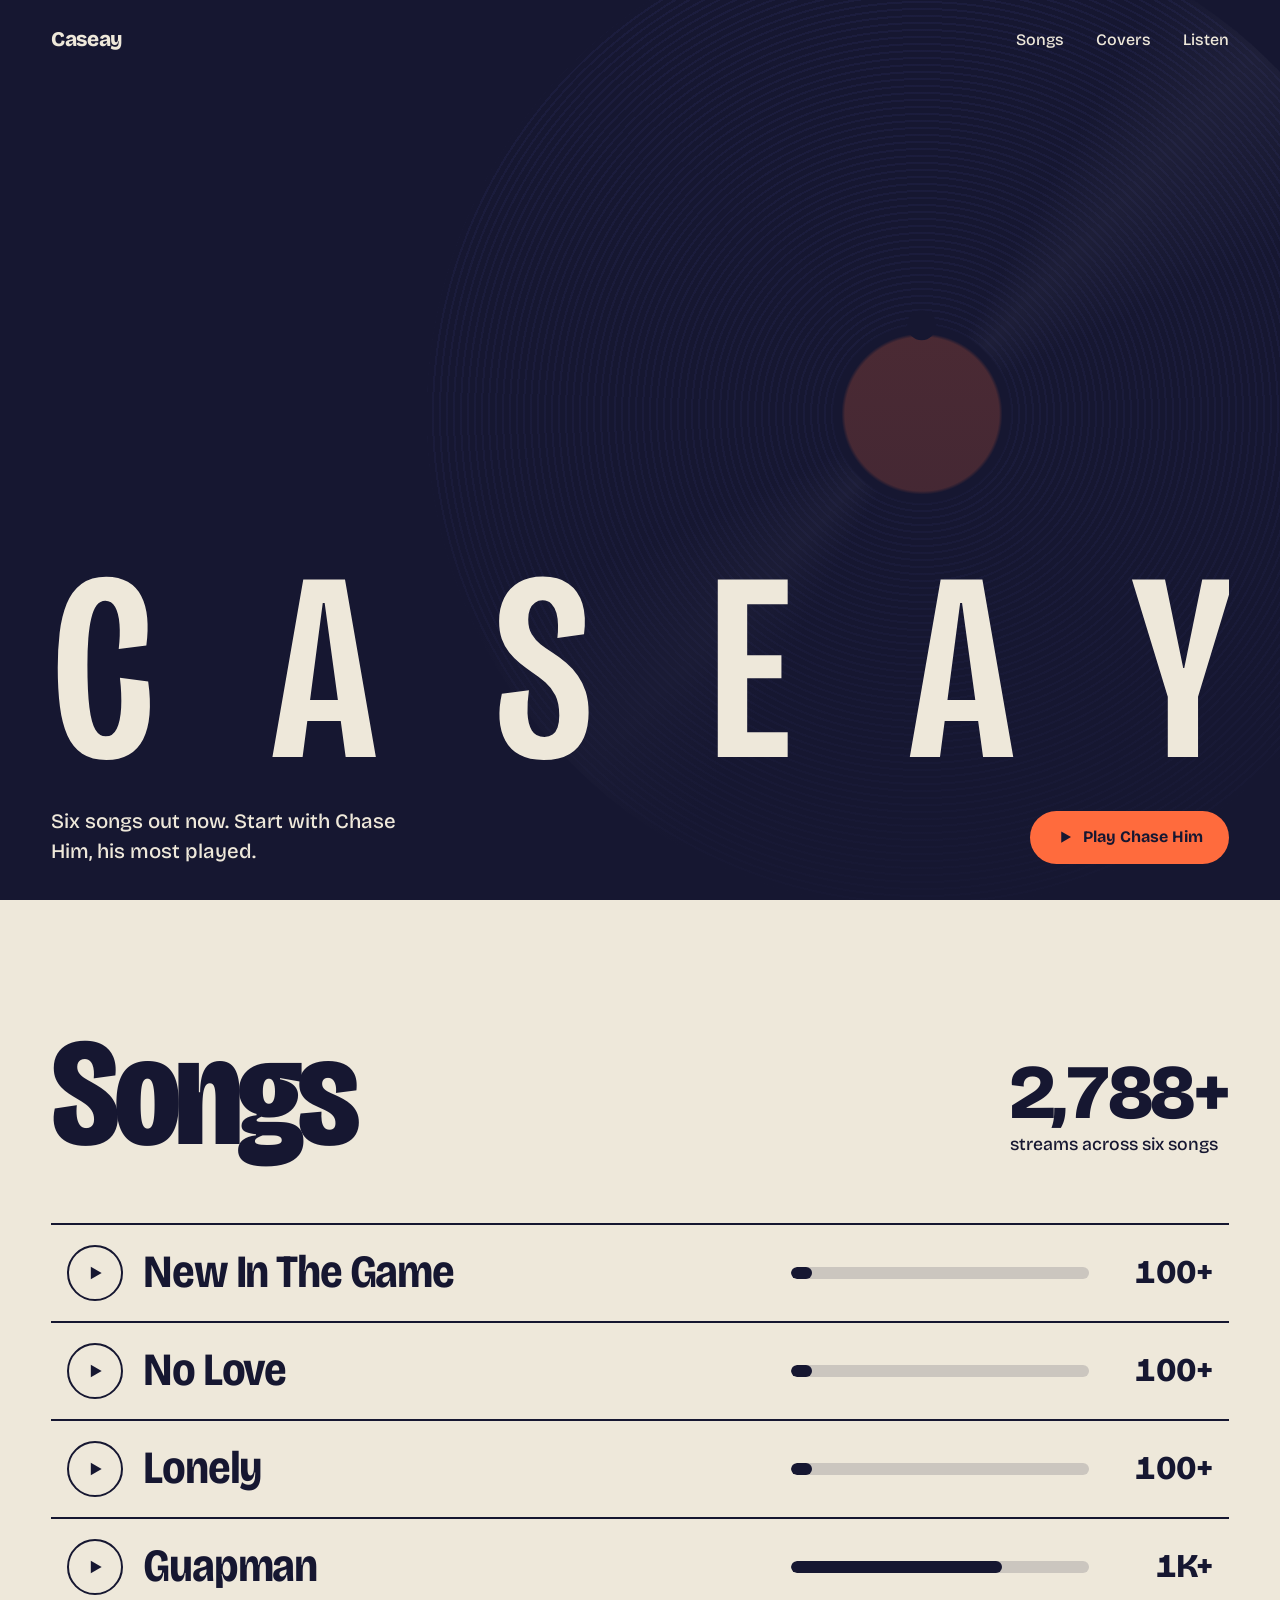
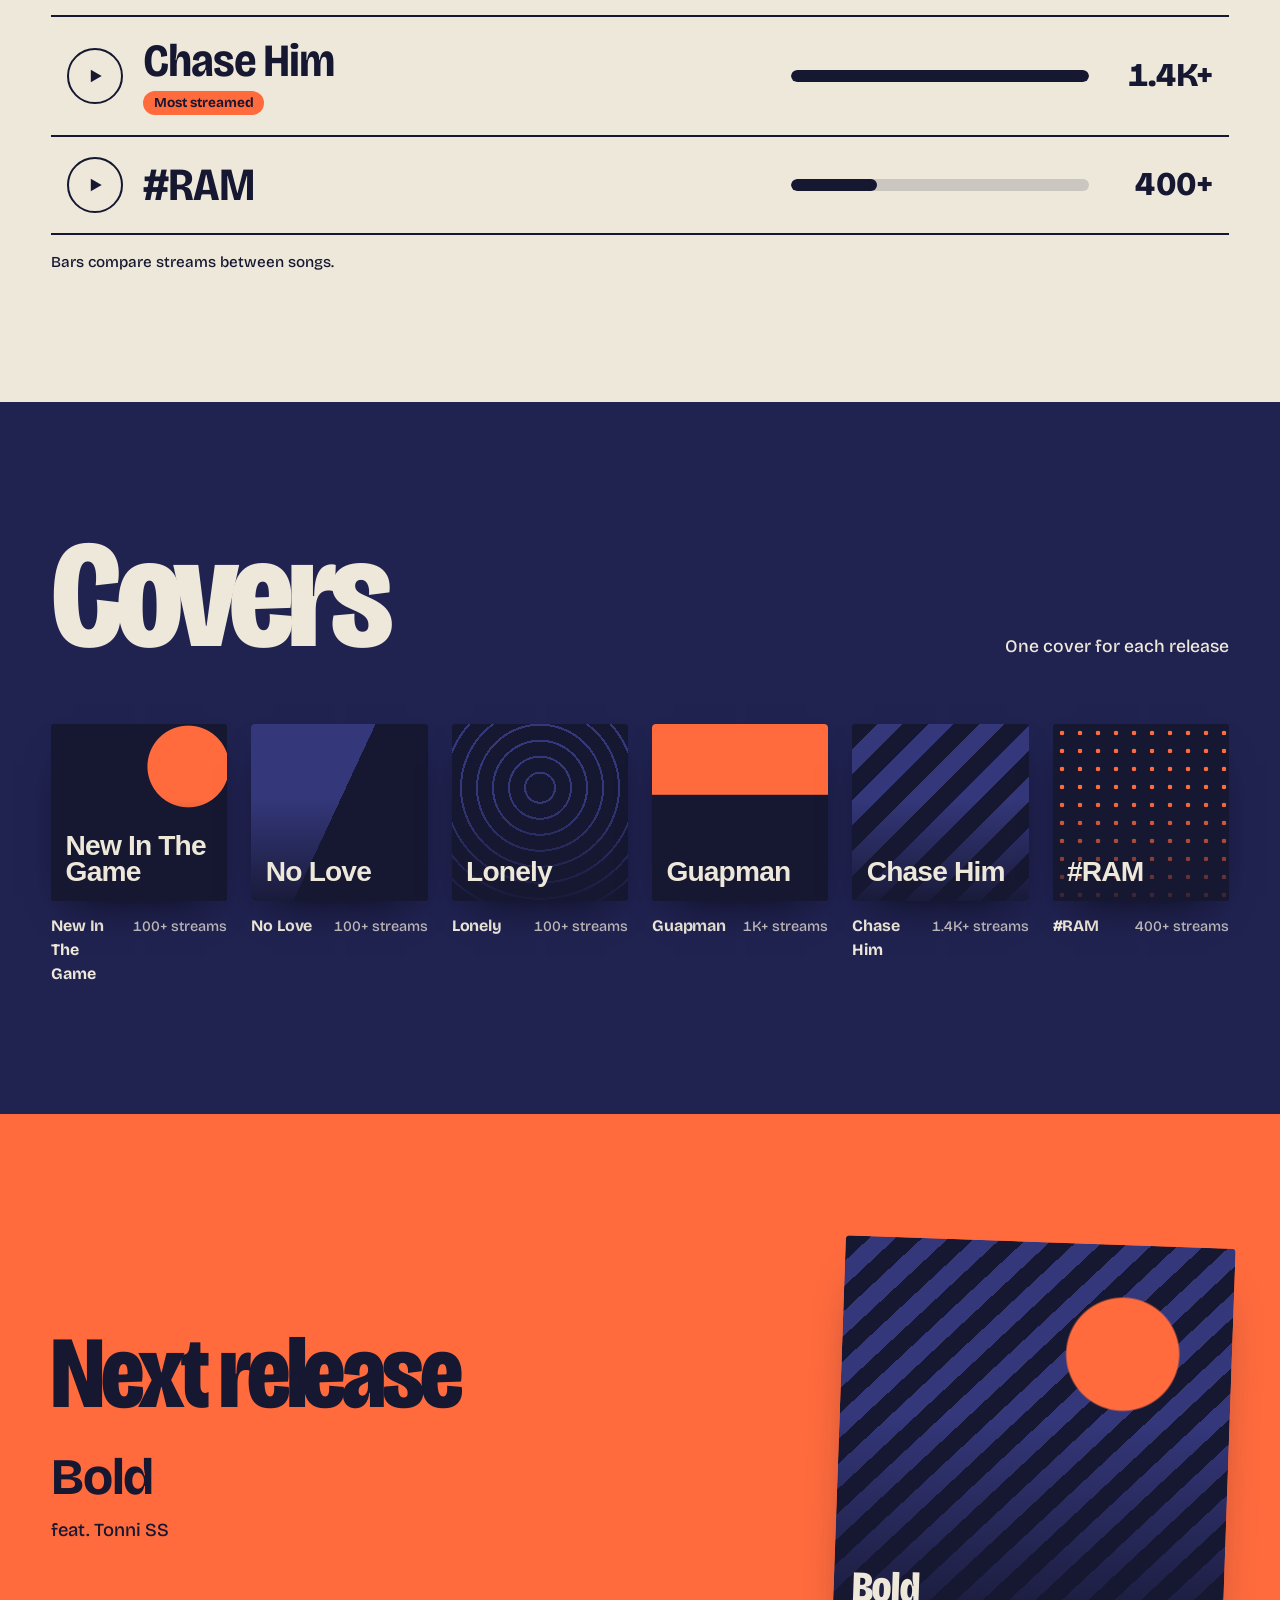
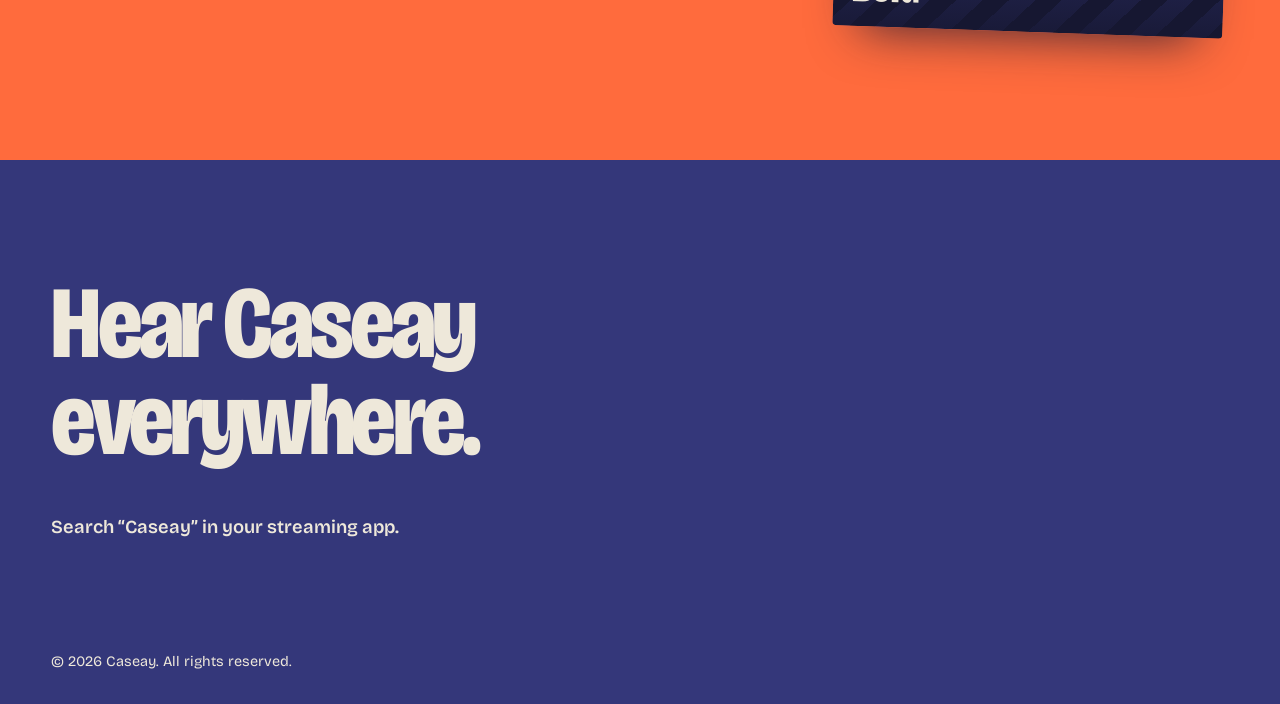
==== index.html @ b508e78e "Add files via upload" ====
<!doctype html>
<html lang="en">
<head>
  <meta charset="utf-8">
  <meta name="viewport" content="width=device-width, initial-scale=1">
  <title>Caseay | Songs and photos</title>
  <meta name="description" content="Caseay. Six songs out now, including Chase Him, Guapman and #RAM.">
  <meta name="theme-color" content="#161731">
  <link rel="preconnect" href="https://fonts.googleapis.com">
  <link rel="preconnect" href="https://fonts.gstatic.com" crossorigin>
  <link href="https://fonts.googleapis.com/css2?family=Bricolage+Grotesque:opsz,wdth,wght@12..96,75..100,200..800&display=swap" rel="stylesheet">
  <link rel="stylesheet" href="style.css">
  <link rel="shortcut icon" href="./images/logo.png" type="image/x-icon">
</head>
<body>

<!-- icon sprite -->
<svg width="0" height="0" style="position:absolute" aria-hidden="true" focusable="false">
  <symbol id="i-play" viewBox="0 0 24 24"><path d="M7 4.5v15l13-7.5z"/></symbol>
  <symbol id="i-pause" viewBox="0 0 24 24"><path d="M6 4h4v16H6zM14 4h4v16h-4z"/></symbol>
</svg>

<header class="hero" id="top">
  <nav class="nav" aria-label="Main">
    <a class="mark" href="#top">Caseay</a>
    <ul>
      <li><a href="#songs">Songs</a></li>
      <li><a href="#covers">Covers</a></li>
      <li id="navPhotos"><a href="#photos">Photos</a></li>
      <li><a href="#listen">Listen</a></li>
    </ul>
  </nav>

  <!-- Hero background: caseay-1 from the images folder, under a layer of his color -->
  <div class="hero-photo" id="heroPhoto">
    <div class="hero-art" aria-hidden="true"><div class="disc"></div></div>
  </div>

  <h1 class="sr-only">Caseay</h1>
  <div class="name-wrap">
    <div class="name" id="name" aria-hidden="true">
      <span style="--i:0">C</span><span style="--i:1">A</span><span style="--i:2">S</span><span style="--i:3">E</span><span style="--i:4">A</span><span style="--i:5">Y</span>
    </div>
  </div>

  <div class="hero-foot">
    <p>Six songs out now. Start with Chase Him, his most played.</p>
    <button class="btn" id="heroPlay" type="button">
      <svg class="ico" aria-hidden="true"><use href="#i-play"/></svg>
      Play Chase Him
    </button>
  </div>
</header>

<main>
  <section class="songs" id="songs" aria-labelledby="songsTitle">
    <div class="sec-head">
      <h2 id="songsTitle">Songs</h2>
      <p class="total"><strong id="total">3,100+</strong> streams across six songs</p>
    </div>

    <!--
      Add audio files named like the data-audio paths below (inside /audio) and the
      play buttons will play them. Without a file, the row shows "Preview coming soon".
    -->
    <ol class="tracks" id="tracks">
      <li class="track" data-title="New In The Game" data-audio="audio/new-in-the-game.mp3" style="--w:7%;--n:0">
        <button class="play" type="button" aria-label="Play New In The Game">
          <svg class="i-play" aria-hidden="true"><use href="#i-play"/></svg>
          <svg class="i-pause" aria-hidden="true"><use href="#i-pause"/></svg>
        </button>
        <div class="info">
          <h3>New In The Game <span class="eq" aria-hidden="true"><i></i><i></i><i></i><i></i></span></h3>
          <span class="note" role="status"></span>
        </div>
        <div class="bar" aria-hidden="true"><i></i></div>
        <p class="count">100+<span class="sr-only"> streams</span></p>
      </li>

      <li class="track" data-title="No Love" data-audio="audio/no-love.mp3" style="--w:7%;--n:1">
        <button class="play" type="button" aria-label="Play No Love">
          <svg class="i-play" aria-hidden="true"><use href="#i-play"/></svg>
          <svg class="i-pause" aria-hidden="true"><use href="#i-pause"/></svg>
        </button>
        <div class="info">
          <h3>No Love <span class="eq" aria-hidden="true"><i></i><i></i><i></i><i></i></span></h3>
          <span class="note" role="status"></span>
        </div>
        <div class="bar" aria-hidden="true"><i></i></div>
        <p class="count">100+<span class="sr-only"> streams</span></p>
      </li>

      <li class="track" data-title="Lonely" data-audio="audio/lonely.mp3" style="--w:7%;--n:2">
        <button class="play" type="button" aria-label="Play Lonely">
          <svg class="i-play" aria-hidden="true"><use href="#i-play"/></svg>
          <svg class="i-pause" aria-hidden="true"><use href="#i-pause"/></svg>
        </button>
        <div class="info">
          <h3>Lonely <span class="eq" aria-hidden="true"><i></i><i></i><i></i><i></i></span></h3>
          <span class="note" role="status"></span>
        </div>
        <div class="bar" aria-hidden="true"><i></i></div>
        <p class="count">100+<span class="sr-only"> streams</span></p>
      </li>

      <li class="track" data-title="Guapman" data-audio="audio/guapman.mp3" style="--w:71%;--n:3">
        <button class="play" type="button" aria-label="Play Guapman">
          <svg class="i-play" aria-hidden="true"><use href="#i-play"/></svg>
          <svg class="i-pause" aria-hidden="true"><use href="#i-pause"/></svg>
        </button>
        <div class="info">
          <h3>Guapman <span class="eq" aria-hidden="true"><i></i><i></i><i></i><i></i></span></h3>
          <span class="note" role="status"></span>
        </div>
        <div class="bar" aria-hidden="true"><i></i></div>
        <p class="count">1K+<span class="sr-only"> streams</span></p>
      </li>

      <li class="track" data-title="Chase Him" data-audio="audio/chase-him.mp3" style="--w:100%;--n:4">
        <button class="play" type="button" aria-label="Play Chase Him">
          <svg class="i-play" aria-hidden="true"><use href="#i-play"/></svg>
          <svg class="i-pause" aria-hidden="true"><use href="#i-pause"/></svg>
        </button>
        <div class="info">
          <h3>Chase Him <span class="eq" aria-hidden="true"><i></i><i></i><i></i><i></i></span></h3>
          <span class="tag">Most streamed</span>
          <span class="note" role="status"></span>
        </div>
        <div class="bar" aria-hidden="true"><i></i></div>
        <p class="count">1.4K+<span class="sr-only"> streams</span></p>
      </li>

      <li class="track" data-title="#RAM" data-audio="audio/ram.mp3" style="--w:29%;--n:5">
        <button class="play" type="button" aria-label="Play #RAM">
          <svg class="i-play" aria-hidden="true"><use href="#i-play"/></svg>
          <svg class="i-pause" aria-hidden="true"><use href="#i-pause"/></svg>
        </button>
        <div class="info">
          <h3>#RAM <span class="eq" aria-hidden="true"><i></i><i></i><i></i><i></i></span></h3>
          <span class="note" role="status"></span>
        </div>
        <div class="bar" aria-hidden="true"><i></i></div>
        <p class="count">400+<span class="sr-only"> streams</span></p>
      </li>
    </ol>
    <p class="caption">Bars compare streams between songs.</p>
  </section>

  <section class="covers" id="covers" aria-labelledby="coversTitle">
    <div class="sec-head">
      <h2 id="coversTitle">Covers</h2>
      <p class="total">One cover for each release</p>
    </div>
    <!-- Cover images: put them in images/covers/ named after the song, e.g. chase-him.jpg -->
    <ul class="cover-grid">
      <li>
        <button class="cover" type="button" data-title="New In The Game" data-slug="new-in-the-game" data-v="0" data-state="idle" aria-label="Play New In The Game">
          <span class="art" aria-hidden="true"><span class="art-title">New In The Game</span></span>
          <span class="cover-play" aria-hidden="true">
            <svg class="i-play"><use href="#i-play"/></svg>
            <svg class="i-pause"><use href="#i-pause"/></svg>
          </span>
        </button>
        <p class="cap"><strong>New In The Game</strong><span>100+ streams</span></p>
      </li>
      <li>
        <button class="cover" type="button" data-title="No Love" data-slug="no-love" data-v="1" data-state="idle" aria-label="Play No Love">
          <span class="art" aria-hidden="true"><span class="art-title">No Love</span></span>
          <span class="cover-play" aria-hidden="true">
            <svg class="i-play"><use href="#i-play"/></svg>
            <svg class="i-pause"><use href="#i-pause"/></svg>
          </span>
        </button>
        <p class="cap"><strong>No Love</strong><span>100+ streams</span></p>
      </li>
      <li>
        <button class="cover" type="button" data-title="Lonely" data-slug="lonely" data-v="2" data-state="idle" aria-label="Play Lonely">
          <span class="art" aria-hidden="true"><span class="art-title">Lonely</span></span>
          <span class="cover-play" aria-hidden="true">
            <svg class="i-play"><use href="#i-play"/></svg>
            <svg class="i-pause"><use href="#i-pause"/></svg>
          </span>
        </button>
        <p class="cap"><strong>Lonely</strong><span>100+ streams</span></p>
      </li>
      <li>
        <button class="cover" type="button" data-title="Guapman" data-slug="guapman" data-v="3" data-state="idle" aria-label="Play Guapman">
          <span class="art" aria-hidden="true"><span class="art-title">Guapman</span></span>
          <span class="cover-play" aria-hidden="true">
            <svg class="i-play"><use href="#i-play"/></svg>
            <svg class="i-pause"><use href="#i-pause"/></svg>
          </span>
        </button>
        <p class="cap"><strong>Guapman</strong><span>1K+ streams</span></p>
      </li>
      <li>
        <button class="cover" type="button" data-title="Chase Him" data-slug="chase-him" data-v="4" data-state="idle" aria-label="Play Chase Him">
          <span class="art" aria-hidden="true"><span class="art-title">Chase Him</span></span>
          <span class="cover-play" aria-hidden="true">
            <svg class="i-play"><use href="#i-play"/></svg>
            <svg class="i-pause"><use href="#i-pause"/></svg>
          </span>
        </button>
        <p class="cap"><strong>Chase Him</strong><span>1.4K+ streams</span></p>
      </li>
      <li>
        <button class="cover" type="button" data-title="#RAM" data-slug="ram" data-v="5" data-state="idle" aria-label="Play #RAM">
          <span class="art" aria-hidden="true"><span class="art-title">#RAM</span></span>
          <span class="cover-play" aria-hidden="true">
            <svg class="i-play"><use href="#i-play"/></svg>
            <svg class="i-pause"><use href="#i-pause"/></svg>
          </span>
        </button>
        <p class="cap"><strong>#RAM</strong><span>400+ streams</span></p>
      </li>
    </ul>
  </section>

  <section class="next" id="next" aria-labelledby="nextTitle">
    <div class="next-inner">
      <div class="next-copy">
        <h2 id="nextTitle">Next release</h2>
        <p class="next-name" id="nextName">New music is on the way.</p>
        <p class="next-date" id="nextDate"></p>
        <div class="countdown" id="countdown" role="timer" aria-live="off" hidden>
          <div><b id="cdD">00</b><span>days</span></div>
          <div><b id="cdH">00</b><span>hours</span></div>
          <div><b id="cdM">00</b><span>minutes</span></div>
          <div><b id="cdS">00</b><span>seconds</span></div>
        </div>
        <a class="btn btn-ink" id="nextLink" href="#" target="_blank" rel="noopener" hidden>Pre-save</a>
      </div>
      <div class="next-cover" id="nextCover">
        <span class="art-title" aria-hidden="true">Coming soon</span>
      </div>
    </div>
  </section>

  <section class="gallery" id="photos" aria-labelledby="photosTitle">
    <div class="sec-head">
      <h2 id="photosTitle">Photos</h2>
    </div>
    <div class="grid" id="grid"></div>
  </section>
</main>

<footer class="foot" id="listen">
  <h2>Hear Caseay everywhere.</h2>
  <div class="links" id="links"></div>
  <p class="fine">&copy; <span id="year">2026</span> Caseay. All rights reserved.</p>
</footer>

<dialog id="lightbox" aria-label="Photo viewer">
  <div class="lb">
    <button class="lb-btn lb-close" type="button" aria-label="Close">&times;</button>
    <button class="lb-btn lb-prev" type="button" aria-label="Previous photo">&#8249;</button>
    <img alt="">
    <button class="lb-btn lb-next" type="button" aria-label="Next photo">&#8250;</button>
  </div>
</dialog>

<script src="script.js"></script>
</body>
</html>
---- style.css ----
:root {
  --ink: #161731;      /* Caseay's favorite color, rgb(22,23,49) */
  --ink-2: #202250;    /* a lighter step of the same hue */
  --ink-3: #34377a;
  --bone: #EEE8DA;
  --flare: #FF6B3D;
  --font: 'Bricolage Grotesque', system-ui, -apple-system, 'Segoe UI', sans-serif;
  --pad: clamp(1.25rem, 4vw, 3.5rem);
  --ease: cubic-bezier(.2, .8, .2, 1);
}

*, *::before, *::after { box-sizing: border-box; margin: 0; }
html { scroll-behavior: smooth; -webkit-text-size-adjust: 100%; }
body {
  font-family: var(--font);
  background: var(--ink);
  color: var(--bone);
  line-height: 1.5;
  -webkit-font-smoothing: antialiased;
}
ul, ol { list-style: none; padding: 0; }
img { max-width: 100%; }

:focus-visible { outline: 3px solid var(--flare); outline-offset: 3px; }
.songs :focus-visible { outline-color: var(--ink); }
.track:hover :focus-visible,
.track:focus-within :focus-visible,
.track[data-state="playing"] :focus-visible { outline-color: var(--bone); }

.sr-only {
  position: absolute; width: 1px; height: 1px; padding: 0; margin: -1px;
  overflow: hidden; clip: rect(0 0 0 0); white-space: nowrap; border: 0;
}

/* ---------- Hero ---------- */
.hero {
  position: relative;
  min-height: 100svh;
  display: flex;
  flex-direction: column;
  padding: 0 var(--pad);
  background: var(--ink);
  color: var(--bone);
  overflow: hidden;
}

.nav {
  position: relative; z-index: 3;
  display: flex; justify-content: space-between; align-items: center;
  padding: 1.5rem 0;
}
.nav .mark {
  color: inherit; text-decoration: none;
  font-weight: 800; font-size: 1.3rem; letter-spacing: -.02em;
}
.nav ul { display: flex; gap: clamp(.85rem, 3vw, 2rem); }
.nav ul a {
  color: inherit; text-decoration: none; font-weight: 500; padding: .25rem 0;
  background: linear-gradient(currentColor, currentColor) 0 100% / 0 2px no-repeat;
  transition: background-size .3s var(--ease);
}
.nav ul a:hover, .nav ul a:focus-visible { background-size: 100% 2px; }
.nav li[hidden] { display: none; }

.hero-photo {
  position: absolute; inset: 0; z-index: 1;
  background: var(--ink);
  overflow: hidden;
  animation: bgIn 1.6s ease .1s both;
}
.slides {
  position: absolute; inset: -3%;
  transform: translate(var(--tx, 0px), var(--ty, 0px)) scale(1.03);
  transition: transform .5s ease-out;
}
.slides img {
  position: absolute; inset: 0; width: 100%; height: 100%;
  object-fit: cover; object-position: 50% 22%;
  opacity: 0; transition: opacity 1.8s ease;
}
.slides img.on { opacity: 1; animation: drift 15s ease-out forwards; }
/* His color laid over the photo so it never reads too clear */
.hero-photo::after {
  content: ""; position: absolute; inset: 0;
  background:
    linear-gradient(180deg, rgba(22,23,49,.72) 0%, rgba(22,23,49,.80) 55%, rgba(22,23,49,.95) 100%);
}

/* Shown until a portrait is found: a slowly spinning record */
.hero-art { position: absolute; inset: 0; overflow: hidden; }
.disc {
  position: absolute; left: 72%; top: 46%;
  width: min(110svh, 90vw); aspect-ratio: 1; translate: -50% -50%;
  border-radius: 50%;
  background:
    radial-gradient(circle, var(--flare) 0 11%, var(--ink) 11.5% 12.5%, transparent 13%),
    conic-gradient(from 0deg, transparent 0 8%, rgba(255,255,255,.14) 12%, transparent 18% 58%, rgba(255,255,255,.14) 62%, transparent 68%),
    repeating-radial-gradient(circle, #161731 0 5px, #2a2c5e 5px 7px);
  animation: spin 16s linear infinite;
}
.disc::after {
  content: ""; position: absolute; left: 50%; top: 41%;
  width: 3%; aspect-ratio: 1; translate: -50% -50%;
  border-radius: 50%; background: var(--ink);
}

.name-wrap { position: relative; z-index: 2; margin-top: auto; overflow: hidden; padding: .03em 0; }
.name {
  display: flex; justify-content: space-between;
  font-size: clamp(3.5rem, 21vw, 24rem);
  line-height: .84;
  letter-spacing: -.02em;
  font-variation-settings: "wght" 520, "wdth" 76;
  user-select: none;
}
.name span {
  display: inline-block;
  transform: translateY(108%);
  animation: rise .95s var(--ease) forwards;
  animation-delay: calc(var(--i) * 70ms + 150ms);
  will-change: font-variation-settings;
}

.hero-foot {
  position: relative; z-index: 2;
  display: flex; justify-content: space-between; align-items: center;
  flex-wrap: wrap; gap: 1rem 2rem;
  padding: 1.5rem 0 2rem;
  animation: fade .8s ease 1.1s both;
}
.hero-foot p { font-size: clamp(1.05rem, 1.6vw, 1.35rem); font-weight: 500; max-width: 30ch; }

.btn {
  display: inline-flex; align-items: center; gap: .6rem;
  padding: .9rem 1.6rem;
  border: 0; border-radius: 999px;
  background: var(--flare); color: var(--ink);
  font: inherit; font-weight: 700; cursor: pointer;
  transition: transform .2s var(--ease), background .2s;
}
.btn:hover { transform: translateY(-2px); background: #ff8460; }
.btn:active { transform: translateY(0); }
.btn .ico { width: 18px; height: 18px; fill: currentColor; }

/* ---------- Songs ---------- */
.songs {
  background: var(--bone); color: var(--ink);
  padding: clamp(4rem, 10vw, 9rem) var(--pad);
}
.sec-head {
  display: flex; justify-content: space-between; align-items: flex-end;
  flex-wrap: wrap; gap: 1rem 2rem;
  margin-bottom: clamp(2rem, 5vw, 4rem);
}
.sec-head h2 {
  font-size: clamp(3.5rem, 12vw, 10rem);
  font-weight: 800; line-height: .85; letter-spacing: -.04em;
  font-variation-settings: "wdth" 80;
}
.total { font-size: 1.1rem; font-weight: 500; }
.total strong {
  display: block;
  font-size: clamp(2.5rem, 6vw, 5rem);
  font-weight: 800; line-height: 1; letter-spacing: -.03em;
  font-variant-numeric: tabular-nums;
}

.tracks { border-top: 2px solid var(--ink); }
.track {
  display: grid;
  grid-template-columns: 56px minmax(0, 1fr) minmax(120px, 26%) 6.5rem;
  align-items: center;
  gap: 1.25rem;
  padding: 1.25rem 1rem;
  border-bottom: 2px solid var(--ink);
  transition: background .25s, color .25s;
}
.track:hover, .track:focus-within, .track[data-state="playing"] {
  background: var(--ink); color: var(--bone);
}

.play {
  width: 56px; height: 56px; border-radius: 50%;
  display: grid; place-items: center;
  border: 2px solid currentColor; background: transparent; color: inherit;
  cursor: pointer;
  transition: background .2s, color .2s, transform .2s var(--ease);
}
.track:hover .play, .track:focus-within .play, .track[data-state="playing"] .play {
  background: var(--bone); color: var(--ink);
}
.play:active { transform: scale(.93); }
.play svg { grid-area: 1 / 1; width: 20px; height: 20px; fill: currentColor; }
.play .i-pause { display: none; }
.track[data-state="playing"] .i-play { display: none; }
.track[data-state="playing"] .i-pause { display: block; }

.info h3 {
  display: flex; align-items: center; gap: .75rem;
  font-size: clamp(1.5rem, 3.6vw, 2.9rem);
  font-weight: 700; line-height: 1.05; letter-spacing: -.025em;
  font-variation-settings: "wdth" 88;
}
.tag {
  display: inline-block; margin-top: .4rem;
  padding: .1rem .65rem; border-radius: 999px;
  background: var(--flare); color: var(--ink);
  font-size: .85rem; font-weight: 700;
}
.note { display: block; margin-top: .3rem; font-size: .95rem; font-weight: 500; }
.note:empty { display: none; }

.eq { display: none; align-items: flex-end; gap: 3px; height: .8em; }
.track[data-state="playing"] .eq { display: inline-flex; }
.eq i {
  display: block; width: 4px; height: 100%; background: currentColor; border-radius: 1px;
  transform-origin: bottom;
  animation: bounce .8s ease-in-out infinite alternate;
}
.eq i:nth-child(2) { animation-delay: -.3s; animation-duration: .6s; }
.eq i:nth-child(3) { animation-delay: -.5s; animation-duration: .9s; }
.eq i:nth-child(4) { animation-delay: -.2s; animation-duration: .7s; }

.bar {
  height: 12px; border-radius: 999px; overflow: hidden;
  background: color-mix(in srgb, currentColor 16%, transparent);
}
.bar i {
  display: block; height: 100%; width: 0; border-radius: inherit;
  background: var(--ink);
  transition: width 1.1s var(--ease) calc(var(--n) * 90ms), background .25s;
}
.tracks.in .bar i { width: var(--w); }
.track:hover .bar i, .track:focus-within .bar i, .track[data-state="playing"] .bar i { background: var(--flare); }

.count {
  text-align: right;
  font-size: clamp(1.4rem, 2.6vw, 2.1rem);
  font-weight: 800; letter-spacing: -.02em;
  font-variant-numeric: tabular-nums;
}
.caption { margin-top: 1rem; font-size: .95rem; font-weight: 500; }


/* ---------- Covers ---------- */
.covers { background: var(--ink-2); padding: clamp(4rem, 10vw, 9rem) var(--pad); }
.cover-grid {
  display: grid; gap: clamp(1rem, 2.5vw, 2rem) clamp(1rem, 2vw, 1.5rem);
  grid-template-columns: repeat(2, 1fr);
}
@media (min-width: 620px) { .cover-grid { grid-template-columns: repeat(3, 1fr); } }
@media (min-width: 1100px) { .cover-grid { grid-template-columns: repeat(6, 1fr); } }

.cover {
  position: relative; display: block; width: 100%; aspect-ratio: 1;
  padding: 0; border: 0; border-radius: 4px; overflow: hidden;
  background: var(--ink); color: var(--bone); cursor: pointer;
  box-shadow: 0 18px 40px -22px rgba(0, 0, 0, .75);
  transition: transform .4s var(--ease), box-shadow .4s;
}
.cover:hover, .cover:focus-visible {
  transform: translateY(-6px) rotate(-1.5deg);
  box-shadow: 0 28px 44px -22px rgba(0, 0, 0, .85);
}
.cover img {
  position: absolute; inset: 0; width: 100%; height: 100%;
  object-fit: cover; opacity: 0; transition: opacity .6s;
}
.cover img.on { opacity: 1; }

/* Generated cover art, shown until a real cover image is found */
.art { position: absolute; inset: 0; display: flex; align-items: flex-end; padding: .9rem; text-align: left; }
.art::after {
  content: ""; position: absolute; inset: 0;
  background: linear-gradient(to top, rgba(22, 23, 49, .88), transparent 58%);
}
.art-title {
  position: relative; z-index: 1;
  font-size: clamp(1.25rem, 2.2vw, 2rem); font-weight: 800;
  line-height: .95; letter-spacing: -.03em;
  font-variation-settings: "wdth" 78;
}
.cover[data-v="0"] .art { background: radial-gradient(circle at 78% 24%, var(--flare) 0 21%, transparent 21.5%), var(--ink); }
.cover[data-v="1"] .art { background: linear-gradient(115deg, var(--ink-3) 0 48%, var(--ink) 48% 100%); }
.cover[data-v="2"] .art { background: repeating-radial-gradient(circle at 50% 36%, var(--ink) 0 14px, var(--ink-3) 14px 16px); }
.cover[data-v="3"] .art { background: linear-gradient(var(--flare), var(--flare)) 0 0 / 100% 40% no-repeat, var(--ink); }
.cover[data-v="4"] .art { background: repeating-linear-gradient(135deg, var(--ink) 0 18px, var(--ink-3) 18px 36px); }
.cover[data-v="5"] .art { background: radial-gradient(var(--flare) 2px, transparent 2.6px) 0 0 / 18px 18px, var(--ink); }

.cover-play {
  position: absolute; z-index: 2; right: .75rem; top: .75rem;
  width: 44px; height: 44px; border-radius: 50%;
  display: grid; place-items: center;
  background: var(--bone); color: var(--ink);
  opacity: 0; transform: translateY(-6px) scale(.9);
  transition: opacity .25s, transform .3s var(--ease);
}
.cover-play svg { grid-area: 1 / 1; width: 18px; height: 18px; fill: currentColor; }
.cover-play .i-pause { display: none; }
.cover:hover .cover-play, .cover:focus-visible .cover-play, .cover[data-state="playing"] .cover-play { opacity: 1; transform: none; }
.cover[data-state="playing"] .i-play { display: none; }
.cover[data-state="playing"] .i-pause { display: block; }

.cap { display: flex; justify-content: space-between; align-items: baseline; gap: .75rem; margin-top: .85rem; font-weight: 500; }
.cap strong { font-weight: 700; letter-spacing: -.01em; }
.cap span { font-size: .9rem; opacity: .75; white-space: nowrap; font-variant-numeric: tabular-nums; }
@media (max-width: 619px) { .cap { flex-direction: column; gap: 0; } }


/* ---------- Next release ---------- */
.next { background: var(--flare); color: var(--ink); padding: clamp(4rem, 10vw, 9rem) var(--pad); }
.next :focus-visible { outline-color: var(--ink); }
.next-inner {
  display: grid; align-items: center;
  grid-template-columns: minmax(0, 1.3fr) minmax(0, .7fr);
  gap: clamp(2rem, 5vw, 5rem);
}
.next h2 {
  font-size: clamp(3rem, 8vw, 7rem);
  font-weight: 800; line-height: .88; letter-spacing: -.04em;
  font-variation-settings: "wdth" 80;
  text-wrap: balance;
}
.next-name {
  margin-top: clamp(1.25rem, 3vw, 2rem);
  font-size: clamp(1.75rem, 4vw, 3.25rem);
  font-weight: 700; line-height: 1.05; letter-spacing: -.025em;
}
.next-date { margin-top: .75rem; font-size: 1.15rem; font-weight: 500; }
.next-date:empty { display: none; }
.countdown { display: flex; flex-wrap: wrap; gap: 1rem clamp(1.25rem, 3vw, 2.5rem); margin-top: clamp(1.5rem, 3vw, 2.5rem); }
.countdown[hidden] { display: none; }
.countdown b {
  display: block;
  font-size: clamp(2.5rem, 7vw, 5.5rem);
  font-weight: 800; line-height: 1; letter-spacing: -.03em;
  font-variant-numeric: tabular-nums;
}
.countdown span { font-weight: 600; }
.btn-ink { margin-top: 2rem; text-decoration: none; background: var(--ink); color: var(--bone); }
.btn-ink:hover { background: var(--ink-2); }
.btn-ink[hidden] { display: none; }

.next-cover {
  position: relative; display: flex; align-items: flex-end;
  aspect-ratio: 1; padding: 1.1rem; overflow: hidden;
  border-radius: 4px; color: var(--bone);
  background:
    linear-gradient(to top, rgba(22, 23, 49, .9), transparent 55%),
    radial-gradient(circle at 72% 28%, var(--flare) 0 14%, transparent 14.5%),
    repeating-linear-gradient(135deg, var(--ink) 0 18px, var(--ink-3) 18px 36px);
  box-shadow: 0 30px 50px -28px rgba(22, 23, 49, .8);
  rotate: 2deg;
  transition: rotate .5s var(--ease);
}
.next-cover:hover { rotate: 0deg; }
.next-cover .art-title { position: relative; z-index: 1; font-size: clamp(1.6rem, 3.4vw, 2.8rem); }
.next-cover img { position: absolute; inset: 0; width: 100%; height: 100%; object-fit: cover; opacity: 0; transition: opacity .6s; }
.next-cover img.on { opacity: 1; }
@media (max-width: 760px) { .next-inner { grid-template-columns: 1fr; } .next-cover { max-width: 420px; } }

/* ---------- Photos ---------- */
.gallery { padding: clamp(4rem, 10vw, 9rem) var(--pad); }
.gallery[hidden] { display: none; }
.grid { columns: 3 260px; column-gap: 1rem; }
.shot {
  display: block; width: 100%; margin: 0 0 1rem; padding: 0;
  border: 0; border-radius: 4px; overflow: hidden;
  background: color-mix(in srgb, var(--bone) 8%, transparent);
  break-inside: avoid; cursor: zoom-in;
}
.shot img {
  display: block; width: 100%; height: auto;
  opacity: 0;
  transition: opacity .6s, transform .6s var(--ease);
}
.shot img.on { opacity: 1; }
.shot:hover img, .shot:focus-visible img { transform: scale(1.04); }

/* ---------- Lightbox ---------- */
dialog#lightbox {
  width: 100%; height: 100%; max-width: 100vw; max-height: 100vh;
  margin: 0; padding: 0; border: 0; background: transparent; color: var(--bone);
}
dialog#lightbox::backdrop { background: rgba(22, 23, 49, .96); }
.lb { position: relative; display: grid; place-items: center; width: 100%; height: 100%; }
.lb img { max-width: min(92vw, 1100px); max-height: 86vh; border-radius: 4px; }
.lb-btn {
  position: absolute; width: 52px; height: 52px; border-radius: 50%;
  border: 2px solid var(--bone); background: transparent; color: var(--bone);
  font: 400 2rem/1 var(--font); cursor: pointer;
  transition: background .2s, color .2s;
}
.lb-btn:hover { background: var(--bone); color: var(--ink); }
.lb-close { top: 1.25rem; right: 1.25rem; }
.lb-prev { left: 1.25rem; top: 50%; translate: 0 -50%; }
.lb-next { right: 1.25rem; top: 50%; translate: 0 -50%; }

/* ---------- Footer ---------- */
.foot {
  background: var(--ink-3); color: var(--bone);
  padding: clamp(4rem, 9vw, 8rem) var(--pad) 2rem;
}
.foot h2 {
  max-width: 14ch;
  font-size: clamp(2.5rem, 8vw, 6.5rem);
  font-weight: 800; line-height: .95; letter-spacing: -.035em;
  font-variation-settings: "wdth" 82;
}
.links { display: flex; flex-wrap: wrap; gap: .75rem; margin-top: 2rem; }
.links a, .links p {
  padding: .8rem 1.5rem; border-radius: 999px;
  font-weight: 600; text-decoration: none;
}
.links a {
  border: 2px solid var(--bone); color: var(--bone);
  transition: background .2s, color .2s, transform .2s var(--ease);
}
.links a:hover, .links a:focus-visible { background: var(--bone); color: var(--ink); transform: translateY(-2px); }
.links p { padding-left: 0; font-size: 1.15rem; }
.fine { margin-top: clamp(3rem, 8vw, 6rem); font-size: .9rem; }

/* ---------- Motion ---------- */
@keyframes rise { to { transform: translateY(0); } }
@keyframes fade { from { opacity: 0; transform: translateY(10px); } to { opacity: 1; transform: none; } }
@keyframes drift { from { scale: 1.07; } to { scale: 1; } }
@keyframes bgIn { from { opacity: 0; } to { opacity: 1; } }
@keyframes spin { to { rotate: 360deg; } }
@keyframes bounce { from { transform: scaleY(.25); } to { transform: scaleY(1); } }

/* ---------- Small screens ---------- */
@media (max-width: 760px) {
  .track {
    grid-template-columns: 56px minmax(0, 1fr) auto;
    gap: .75rem 1rem;
    padding: 1rem .5rem;
  }
  .bar { grid-column: 2 / -1; grid-row: 2; }
  .lb-prev { left: .5rem; }
  .lb-next { right: .5rem; }
}

@media (prefers-reduced-motion: reduce) {
  html { scroll-behavior: auto; }
  *, *::before, *::after {
    animation-duration: .001ms !important;
    animation-delay: 0s !important;
    animation-iteration-count: 1 !important;
    transition-duration: .001ms !important;
    transition-delay: 0s !important;
  }
}
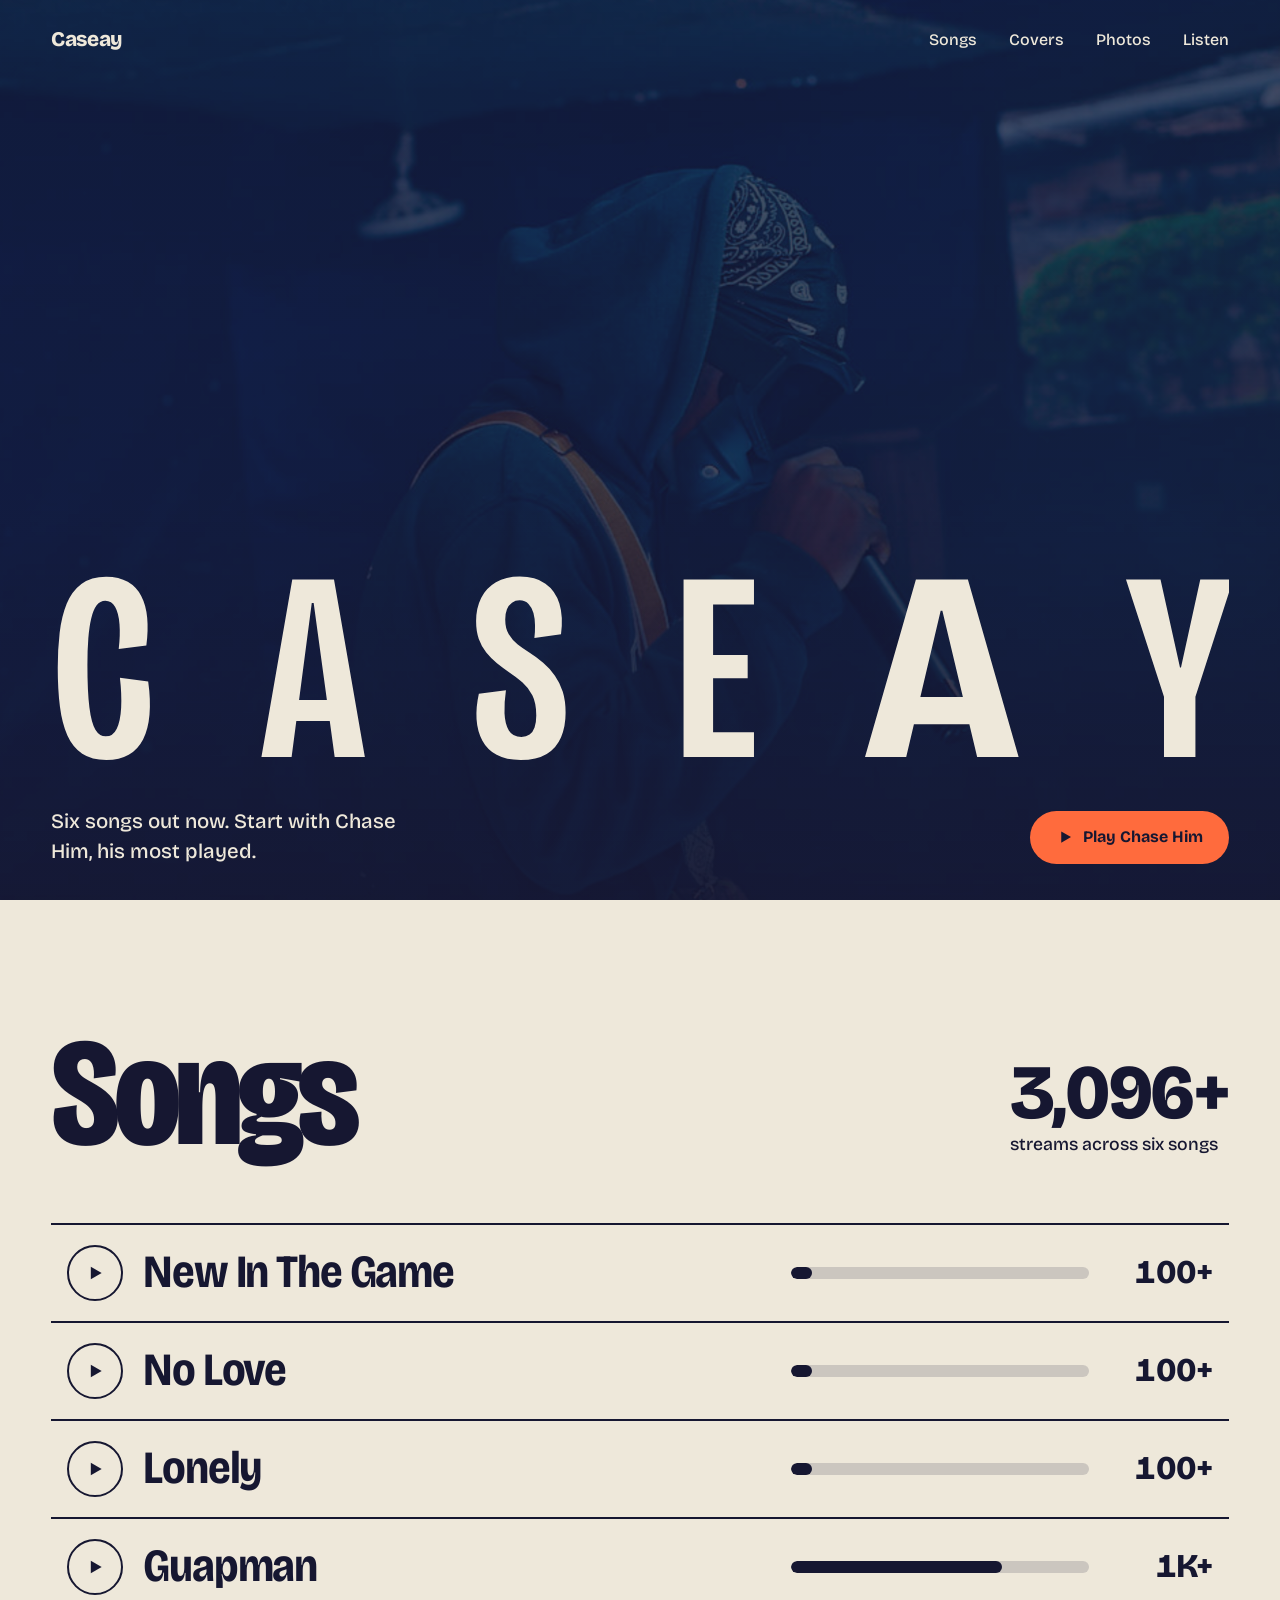
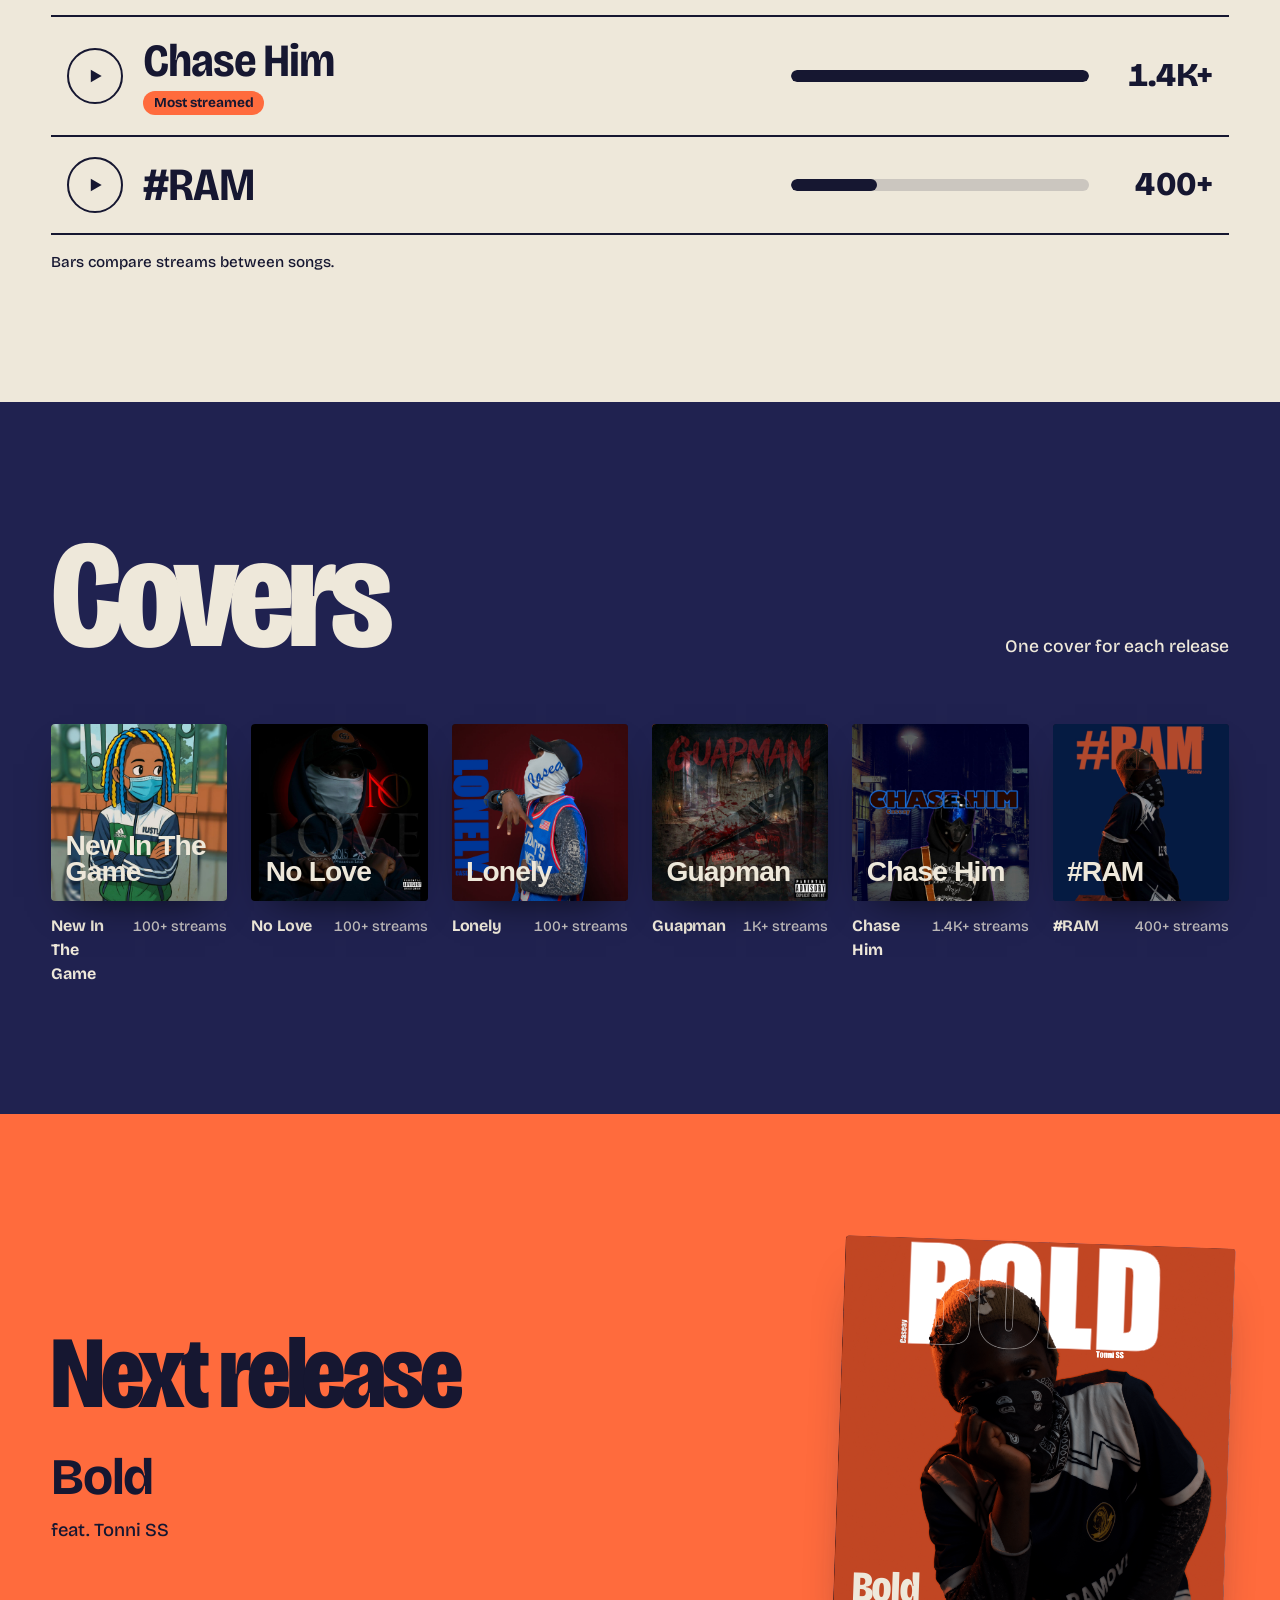
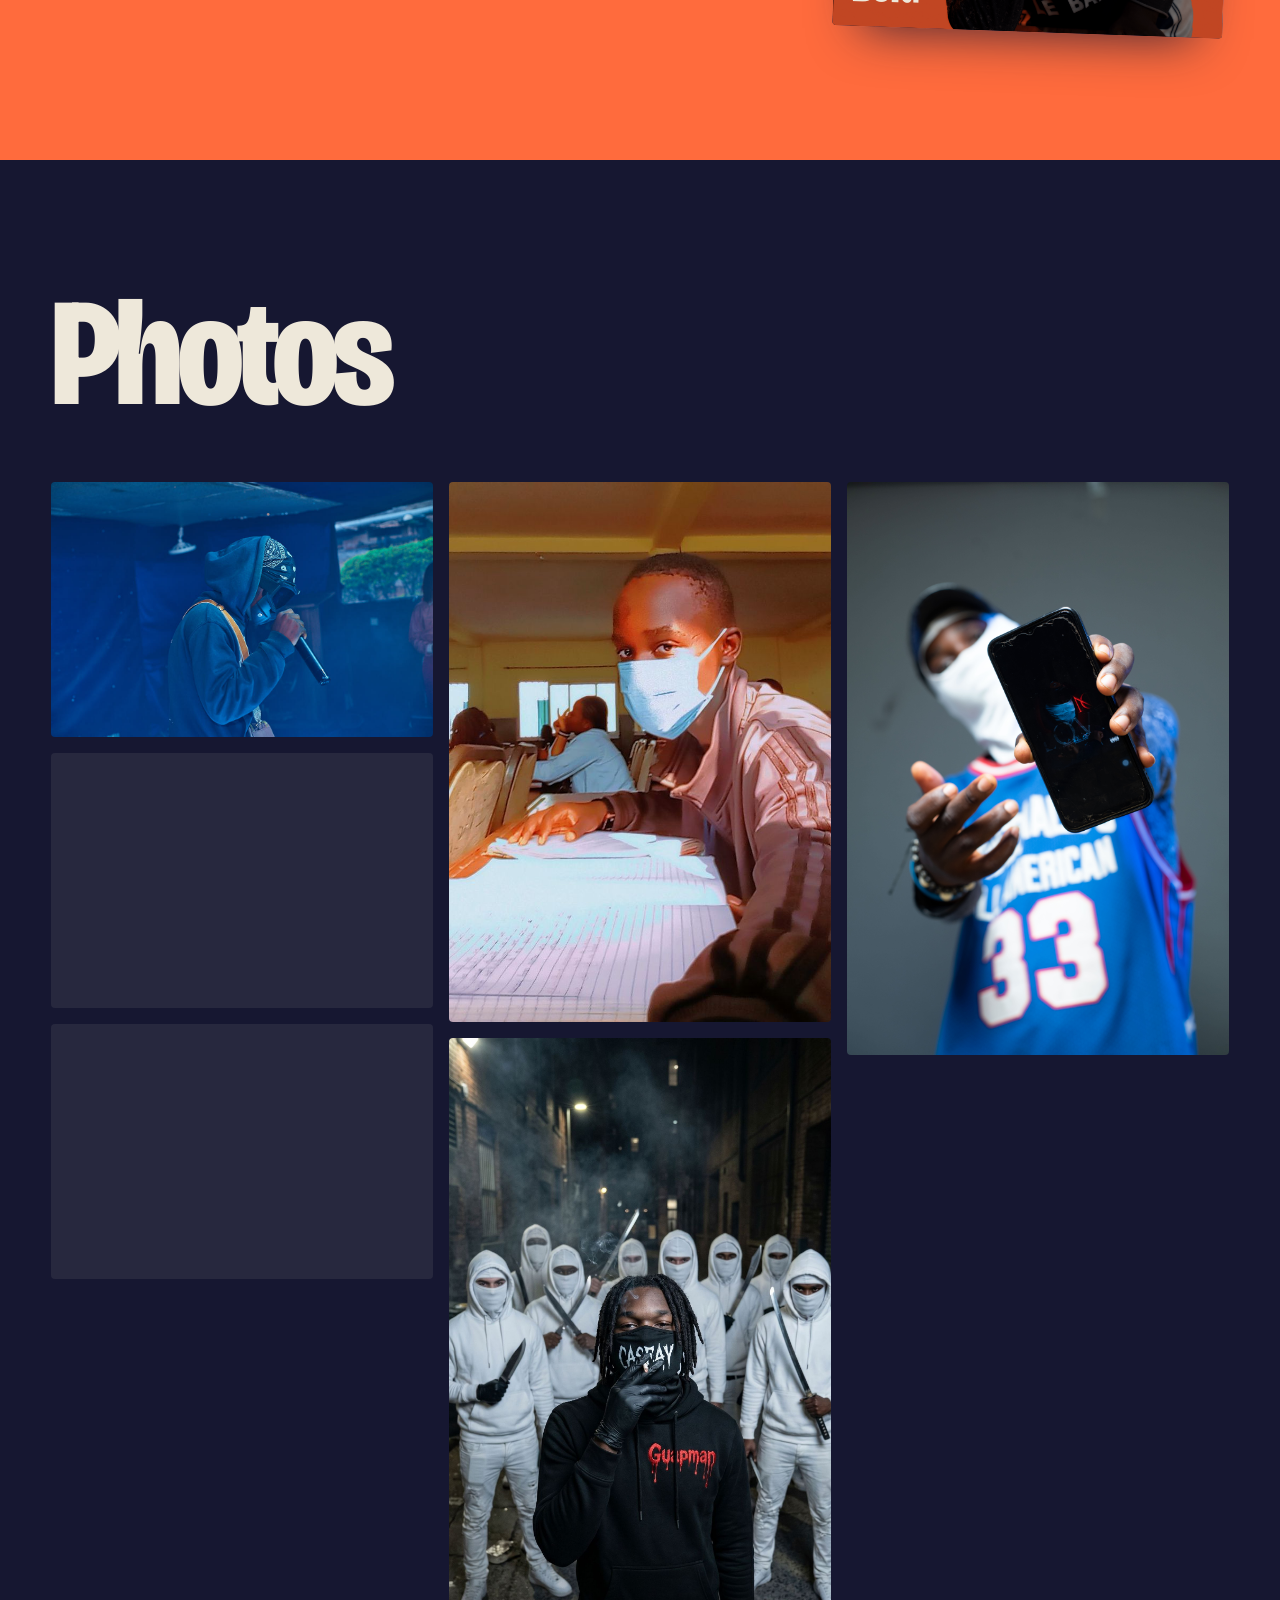
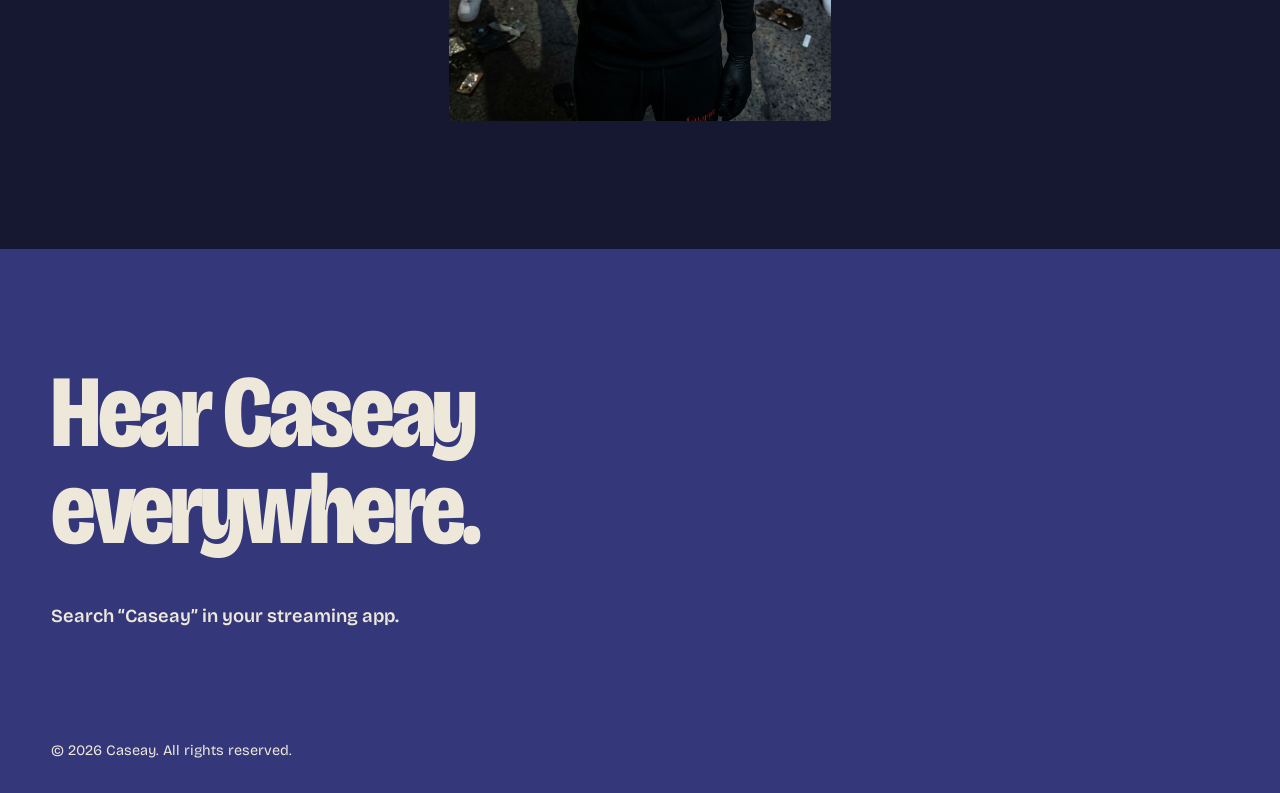
==== commit dd011042: "Add Google site verification meta tag" ====
--- a/index.html
+++ b/index.html
@@ -3,6 +3,7 @@
 <head>
   <meta charset="utf-8">
   <meta name="viewport" content="width=device-width, initial-scale=1">
+  <meta name="google-site-verification" content="Vs96skzAFf3oeBZMFoVBauhu-iijAbK3roKnZ7PB6CU" />
   <title>Caseay | Songs and photos</title>
   <meta name="description" content="Caseay. Six songs out now, including Chase Him, Guapman and #RAM.">
   <meta name="theme-color" content="#161731">
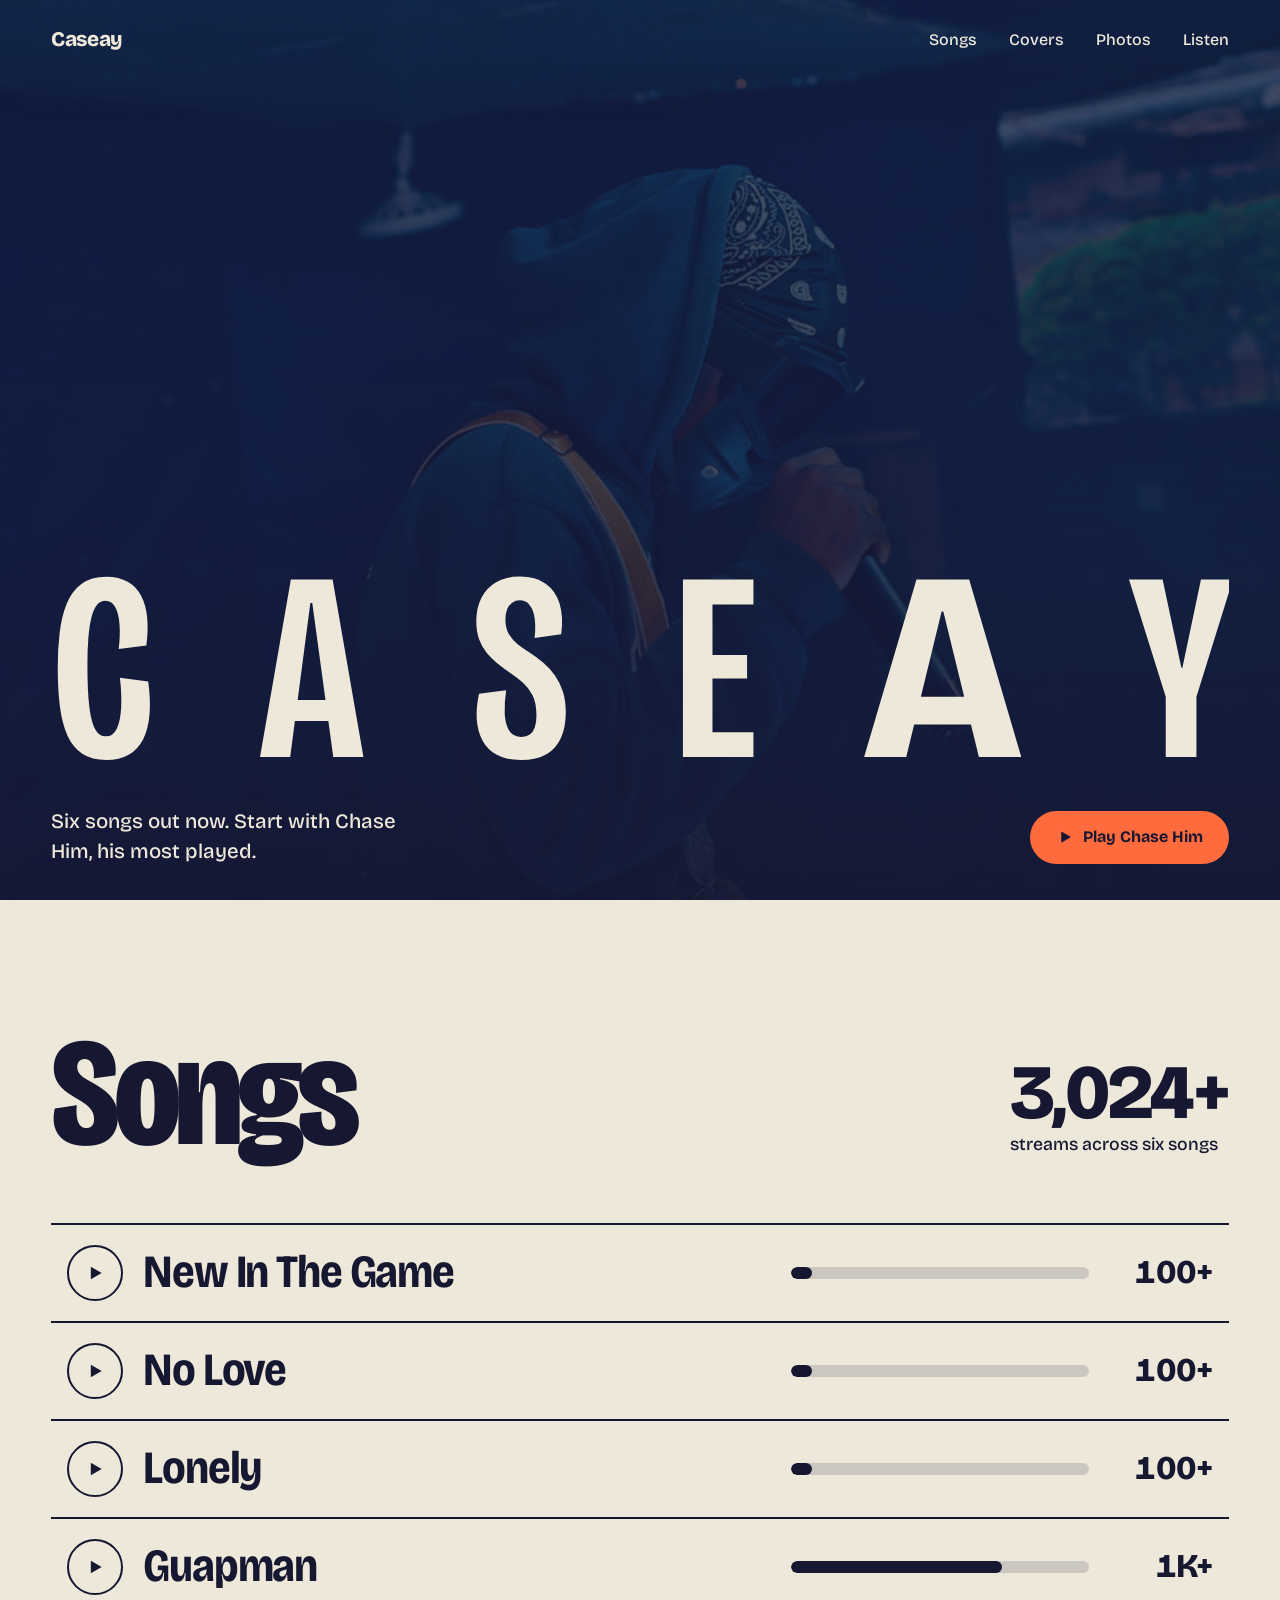
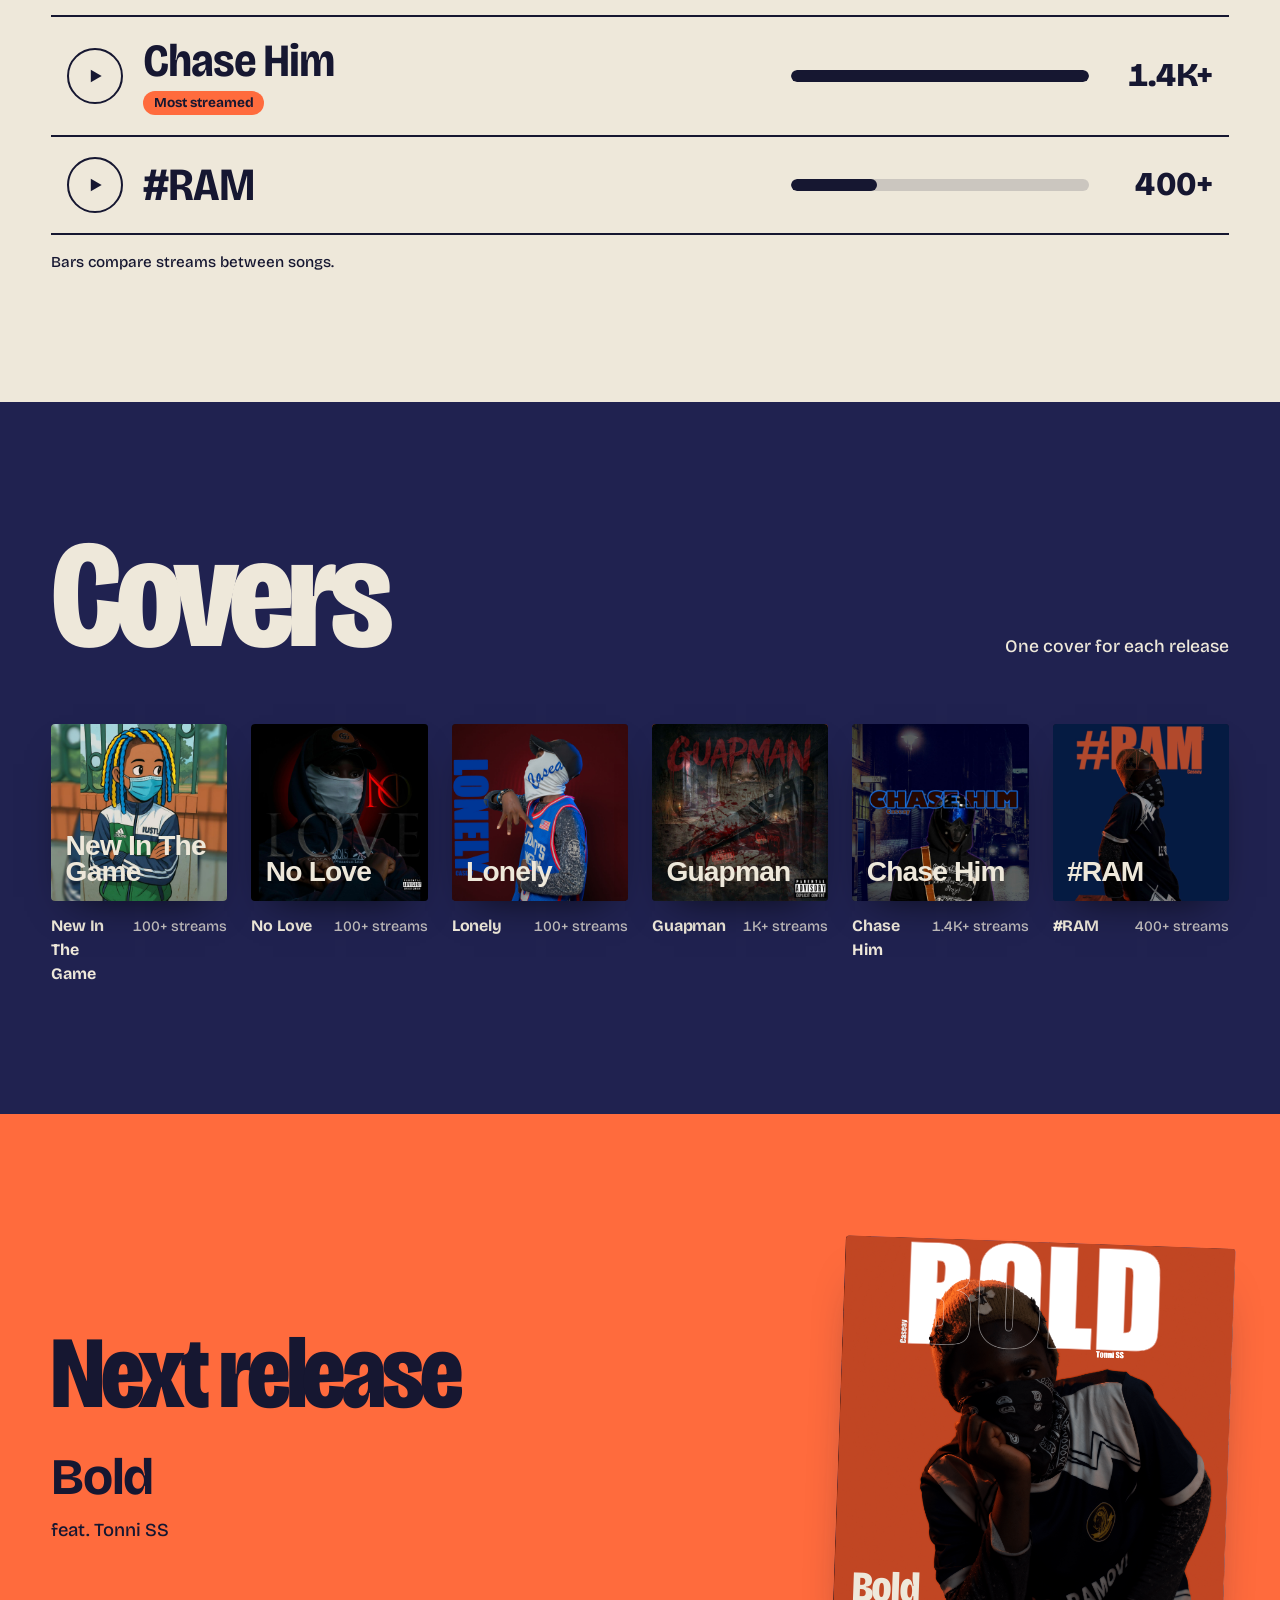
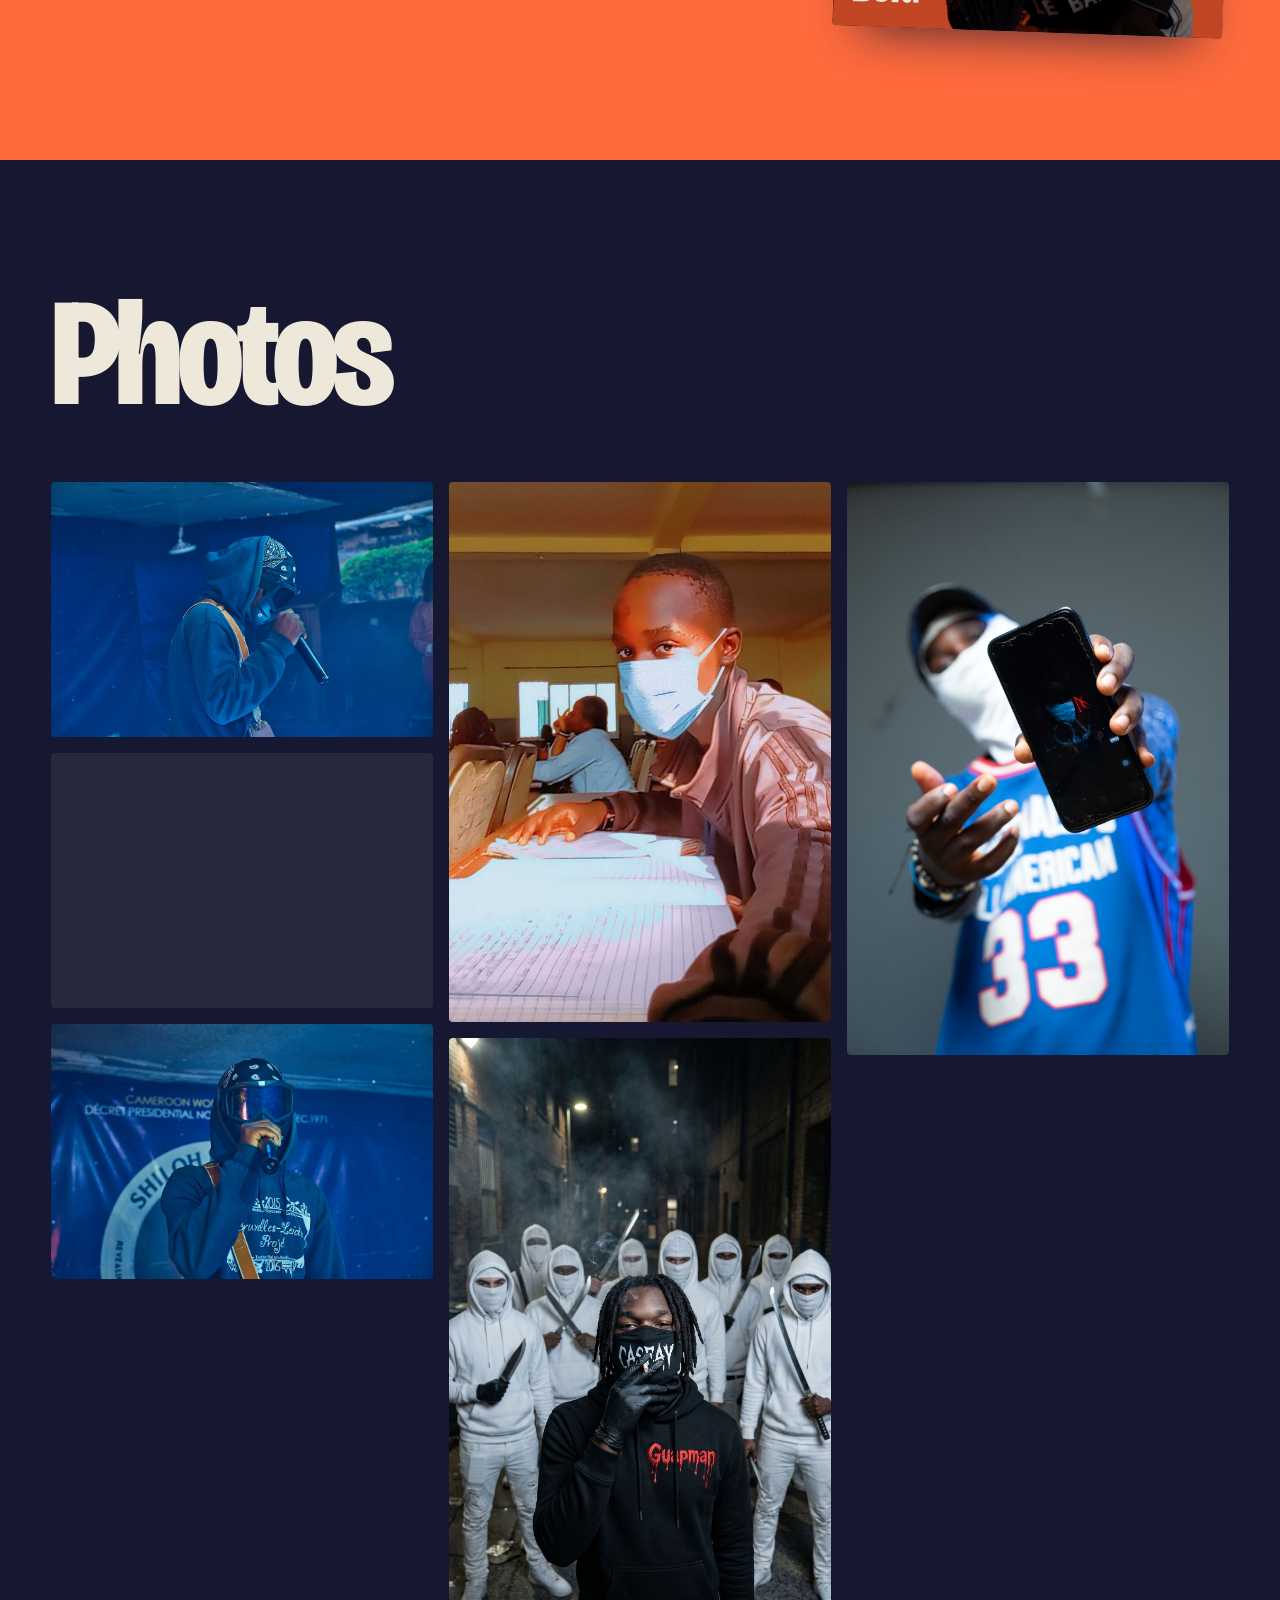
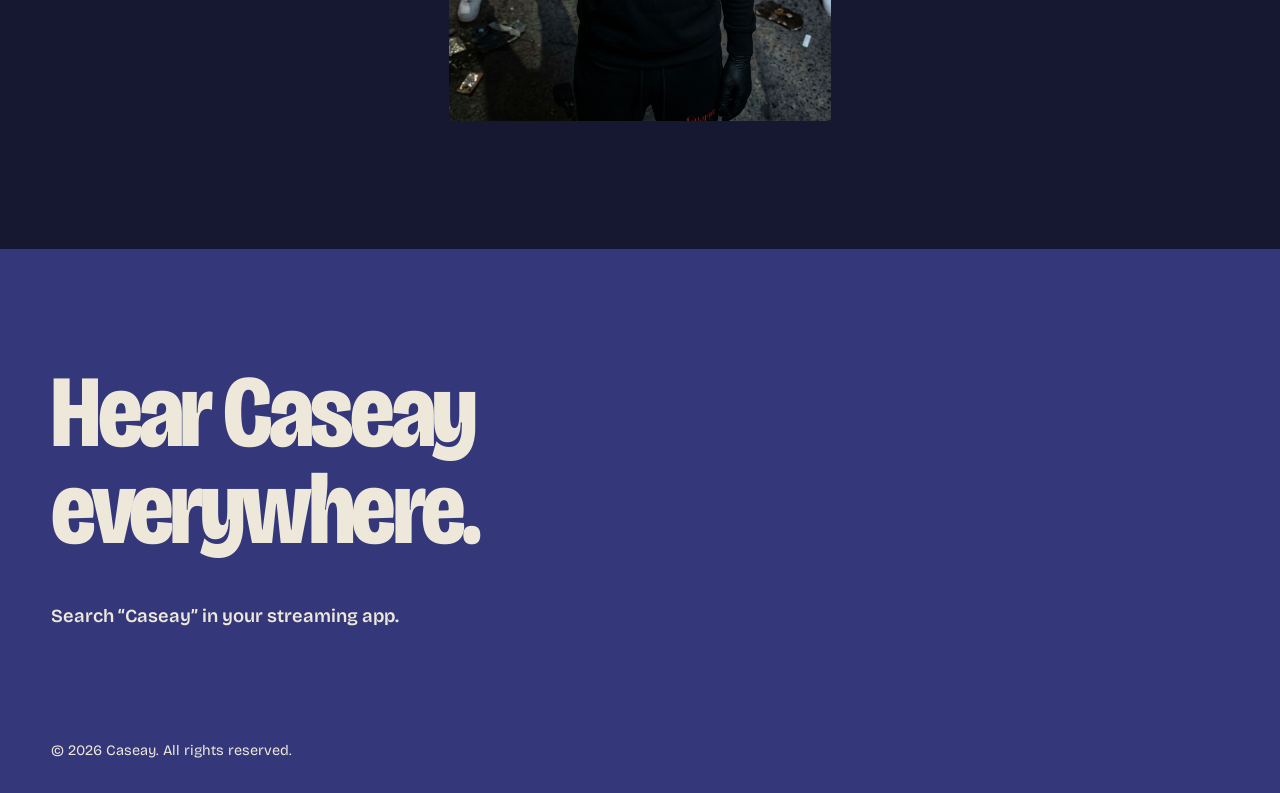
==== commit f03ae9d9: "Update title from 'Songs and photos' to 'Carrier viewer'" ====
--- a/index.html
+++ b/index.html
@@ -4,7 +4,7 @@
   <meta charset="utf-8">
   <meta name="viewport" content="width=device-width, initial-scale=1">
   <meta name="google-site-verification" content="Vs96skzAFf3oeBZMFoVBauhu-iijAbK3roKnZ7PB6CU" />
-  <title>Caseay | Songs and photos</title>
+  <title>Caseay | Carrier viewer</title>
   <meta name="description" content="Caseay. Six songs out now, including Chase Him, Guapman and #RAM.">
   <meta name="theme-color" content="#161731">
   <link rel="preconnect" href="https://fonts.googleapis.com">
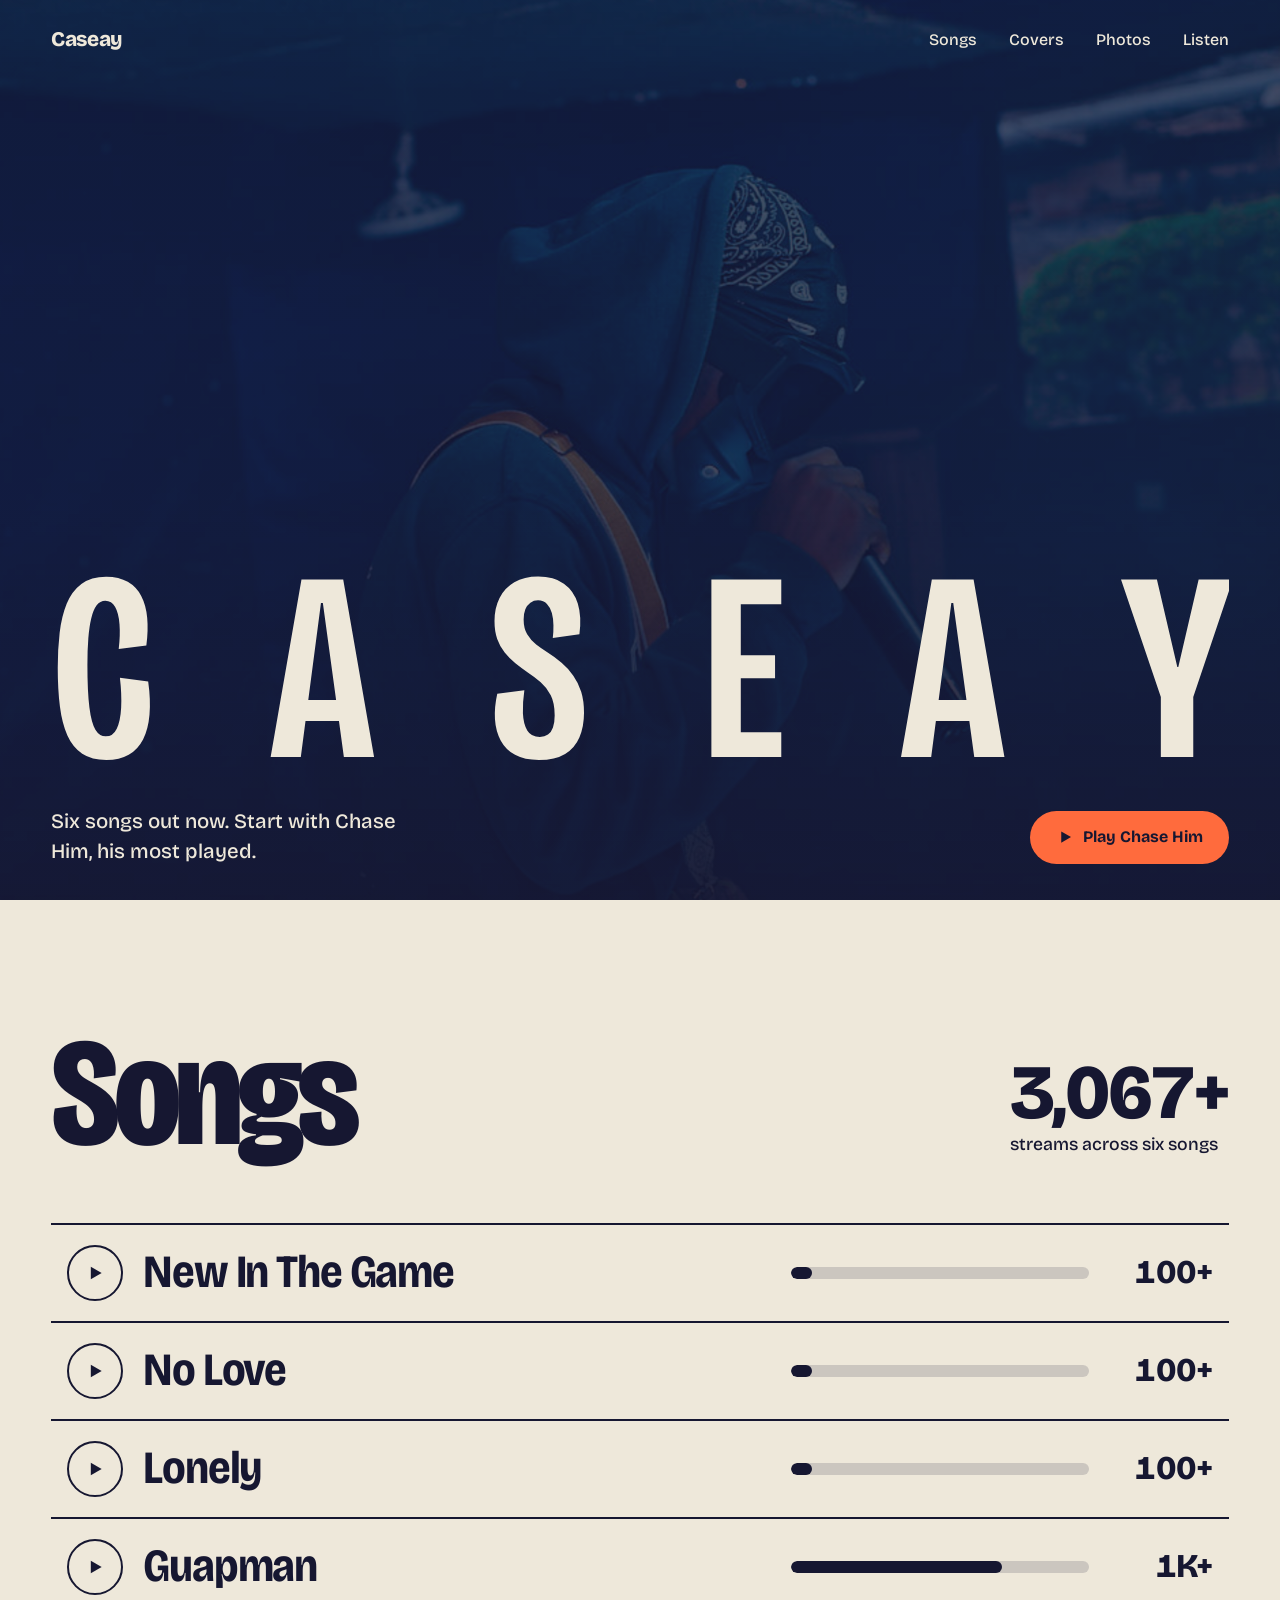
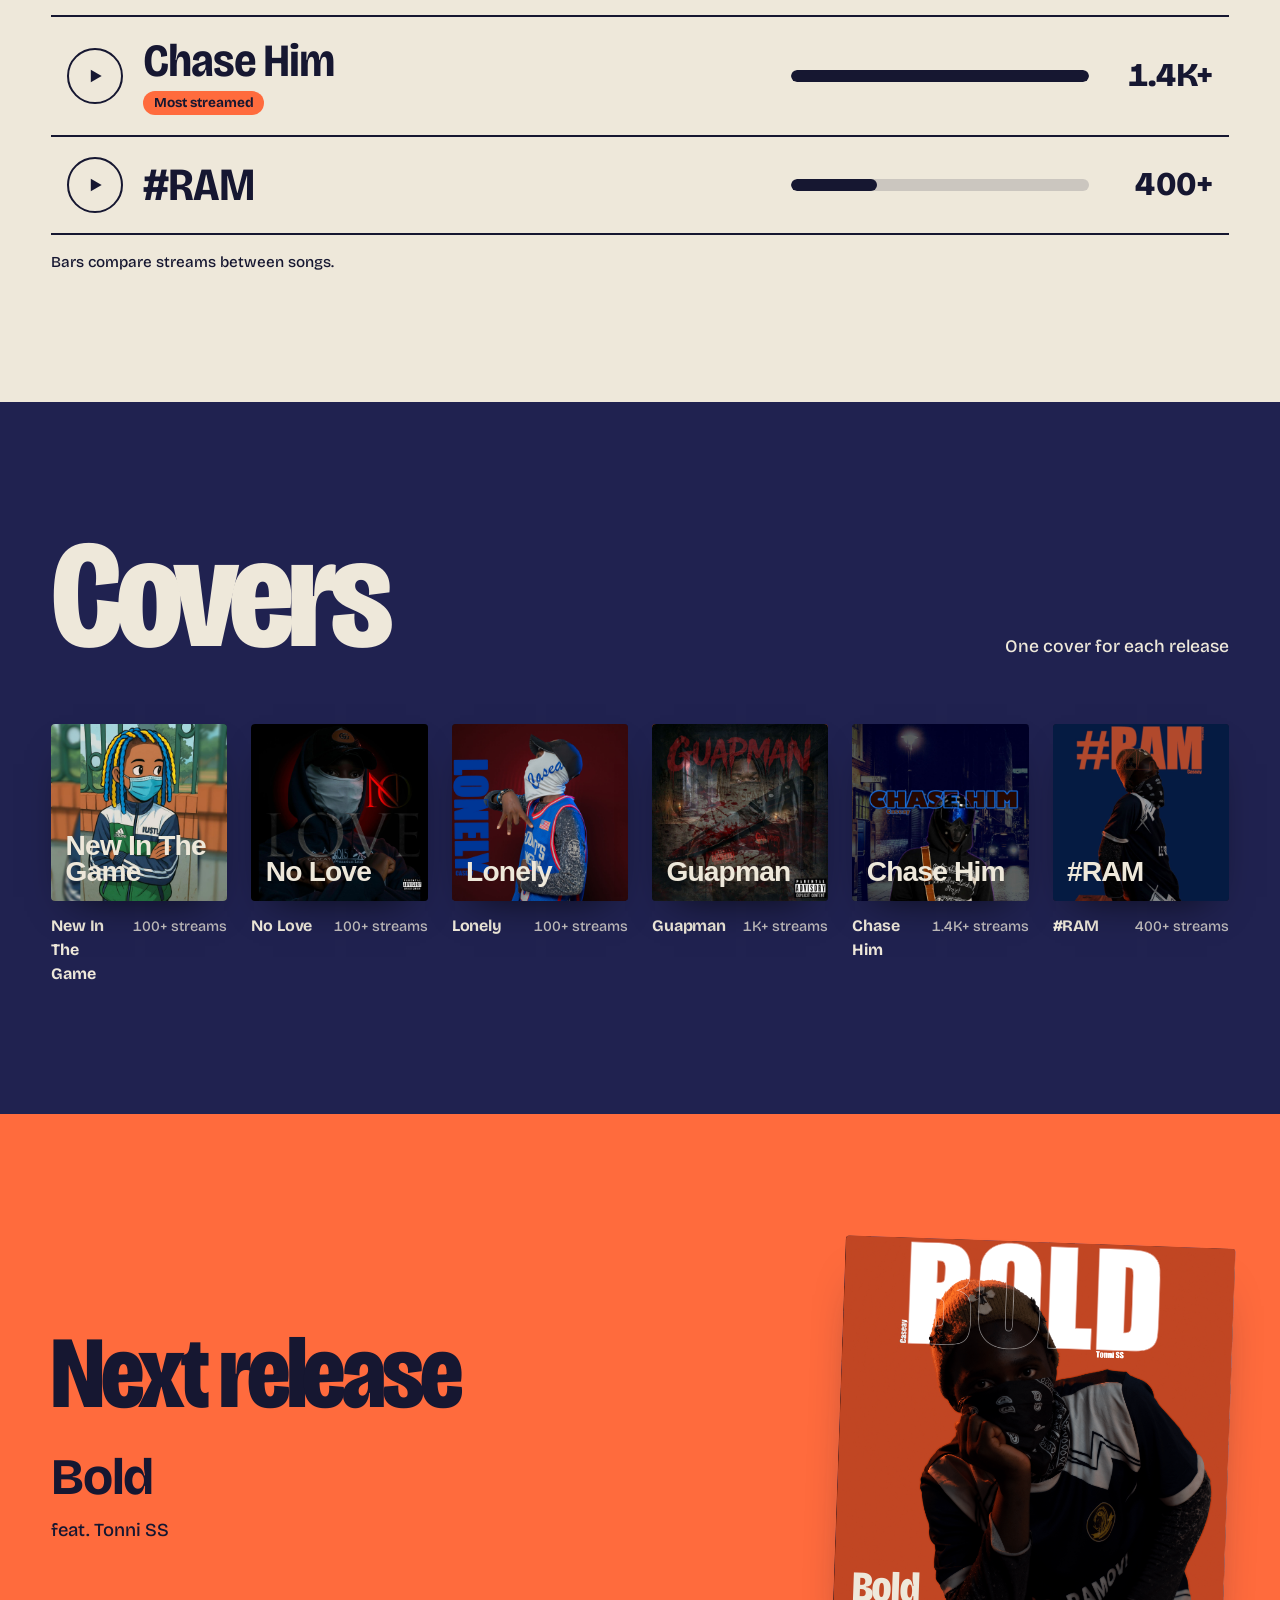
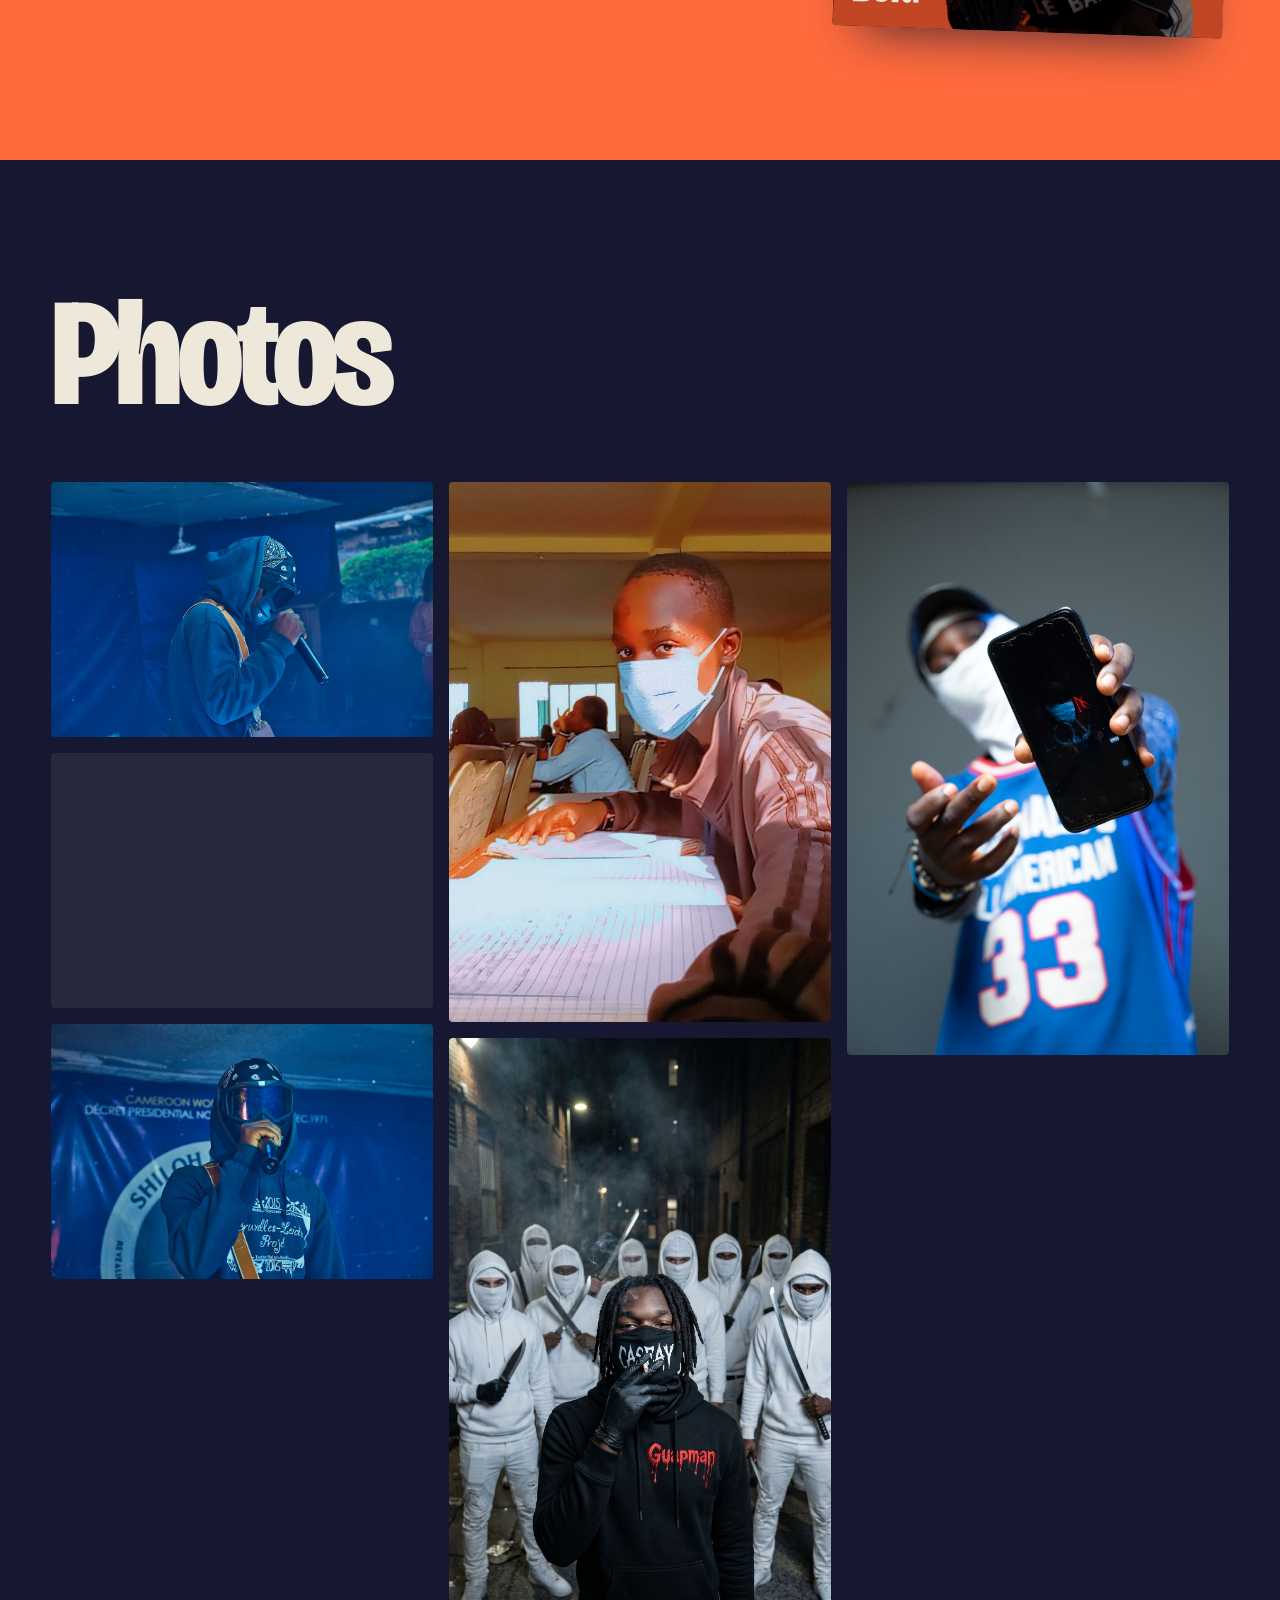
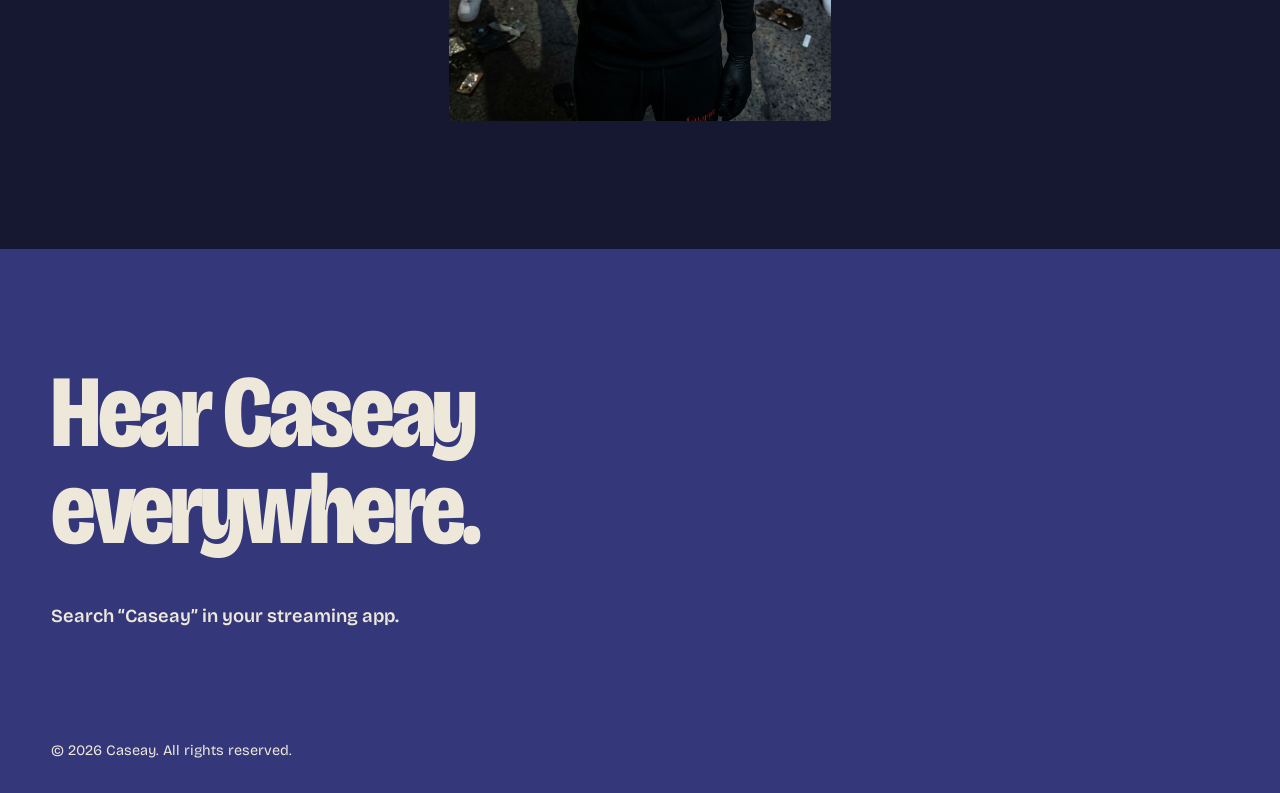
==== commit 503e86b3: "Update page title to 'Caseay | Songs and Photos'" ====
--- a/index.html
+++ b/index.html
@@ -4,7 +4,7 @@
   <meta charset="utf-8">
   <meta name="viewport" content="width=device-width, initial-scale=1">
   <meta name="google-site-verification" content="Vs96skzAFf3oeBZMFoVBauhu-iijAbK3roKnZ7PB6CU" />
-  <title>Caseay | Carrier viewer</title>
+  <title>Caseay |Songs and Photos</title>
   <meta name="description" content="Caseay. Six songs out now, including Chase Him, Guapman and #RAM.">
   <meta name="theme-color" content="#161731">
   <link rel="preconnect" href="https://fonts.googleapis.com">
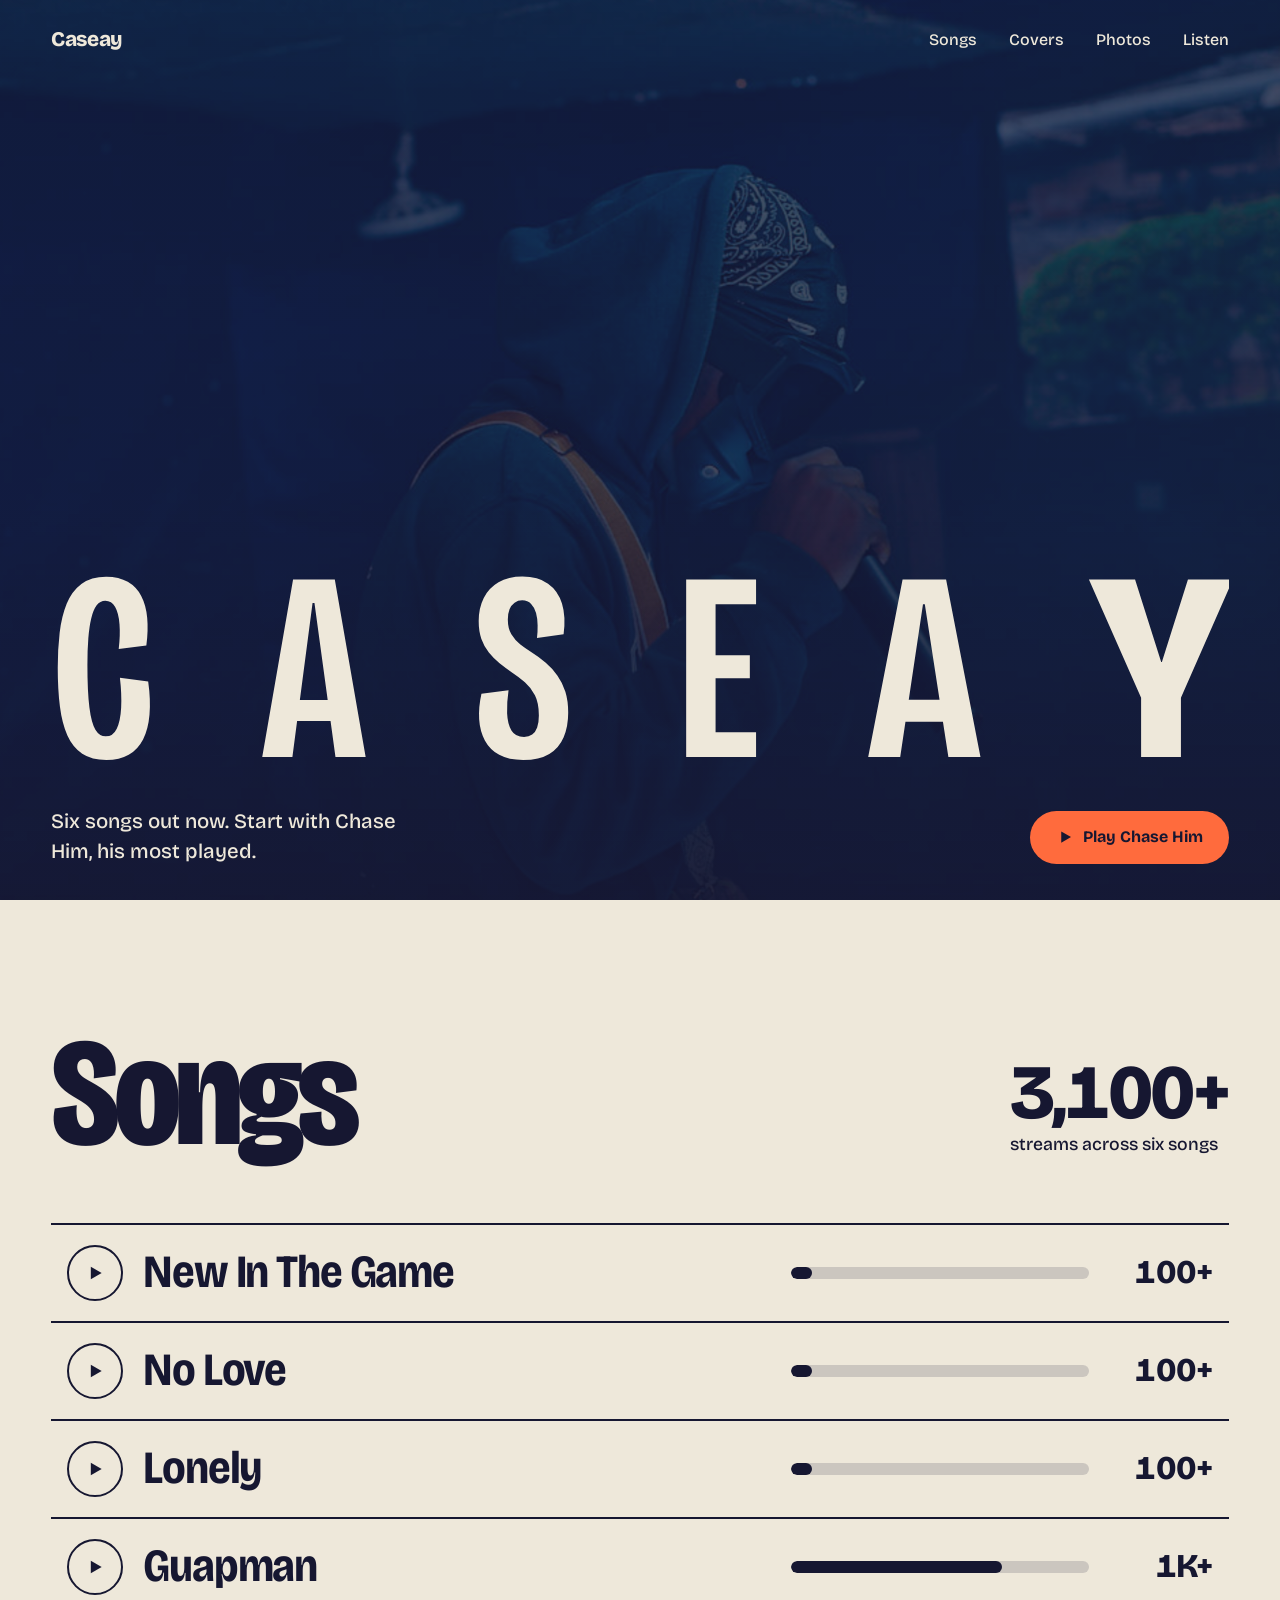
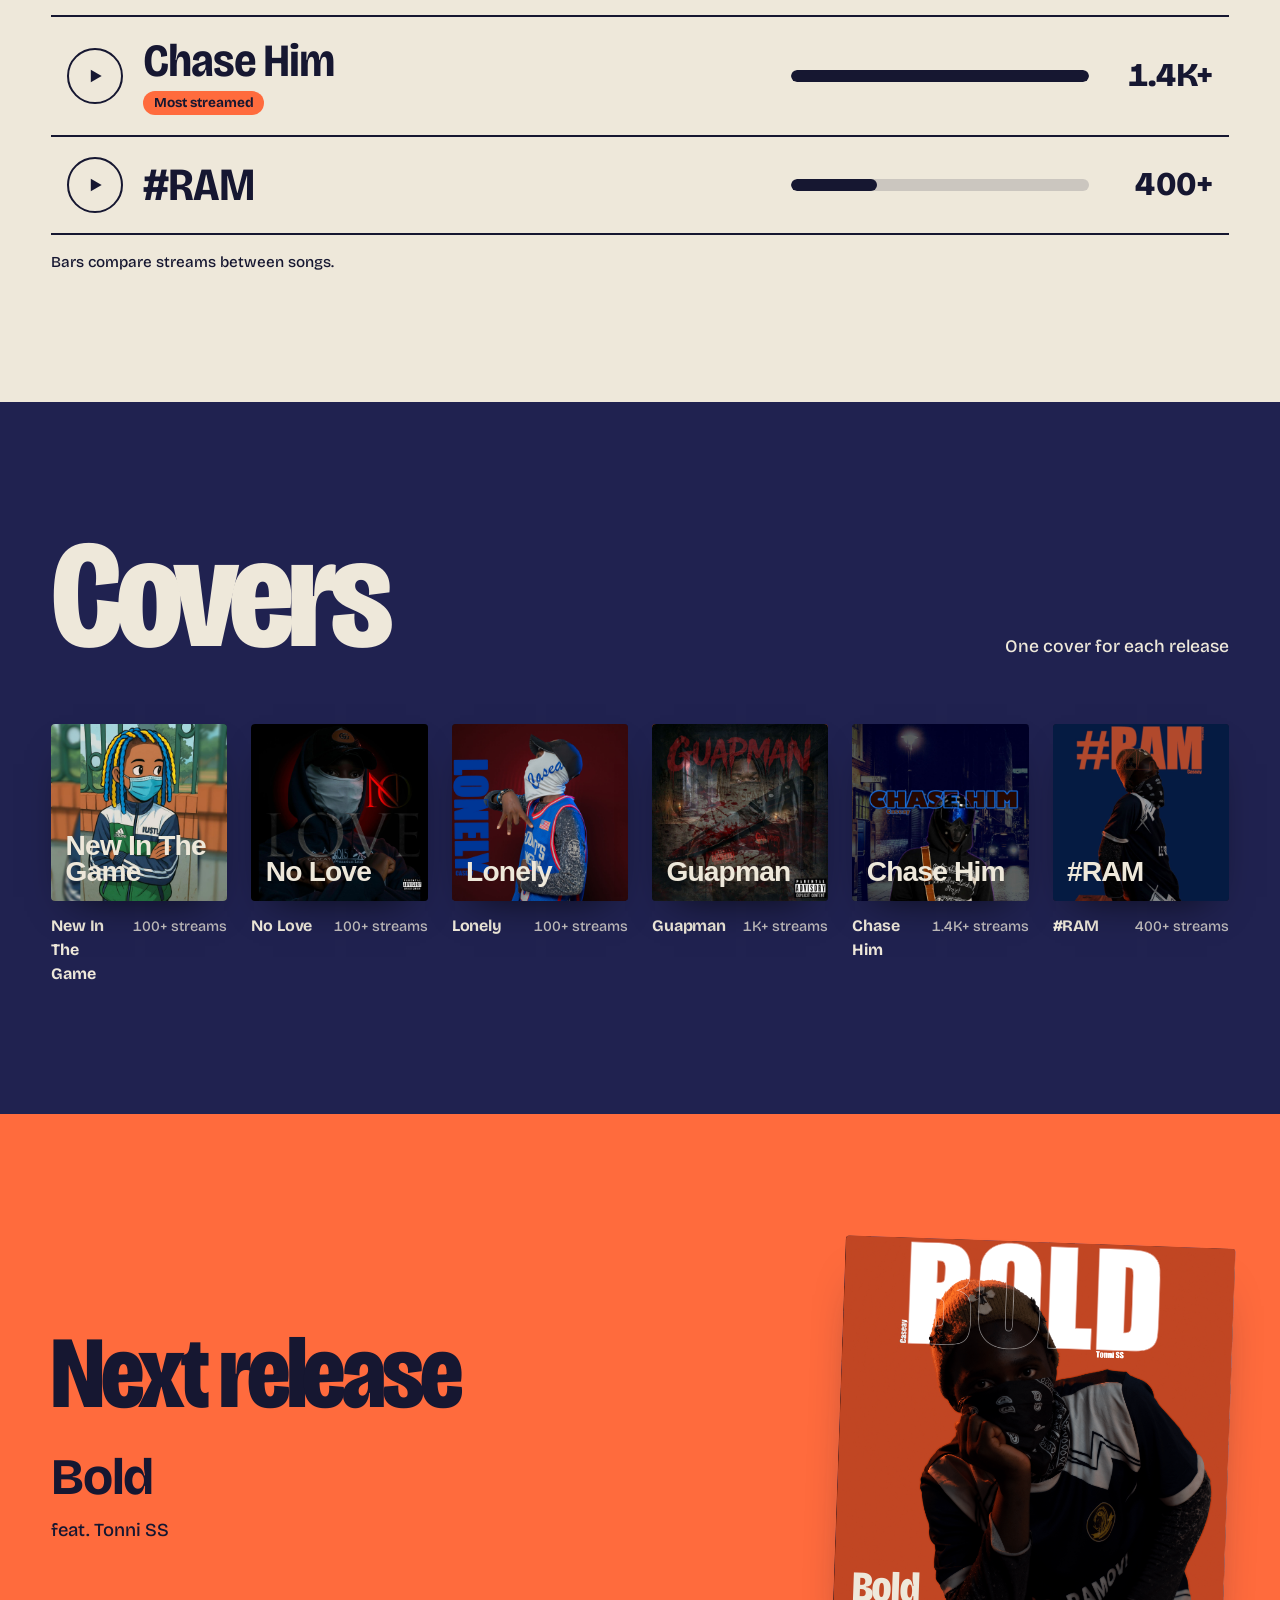
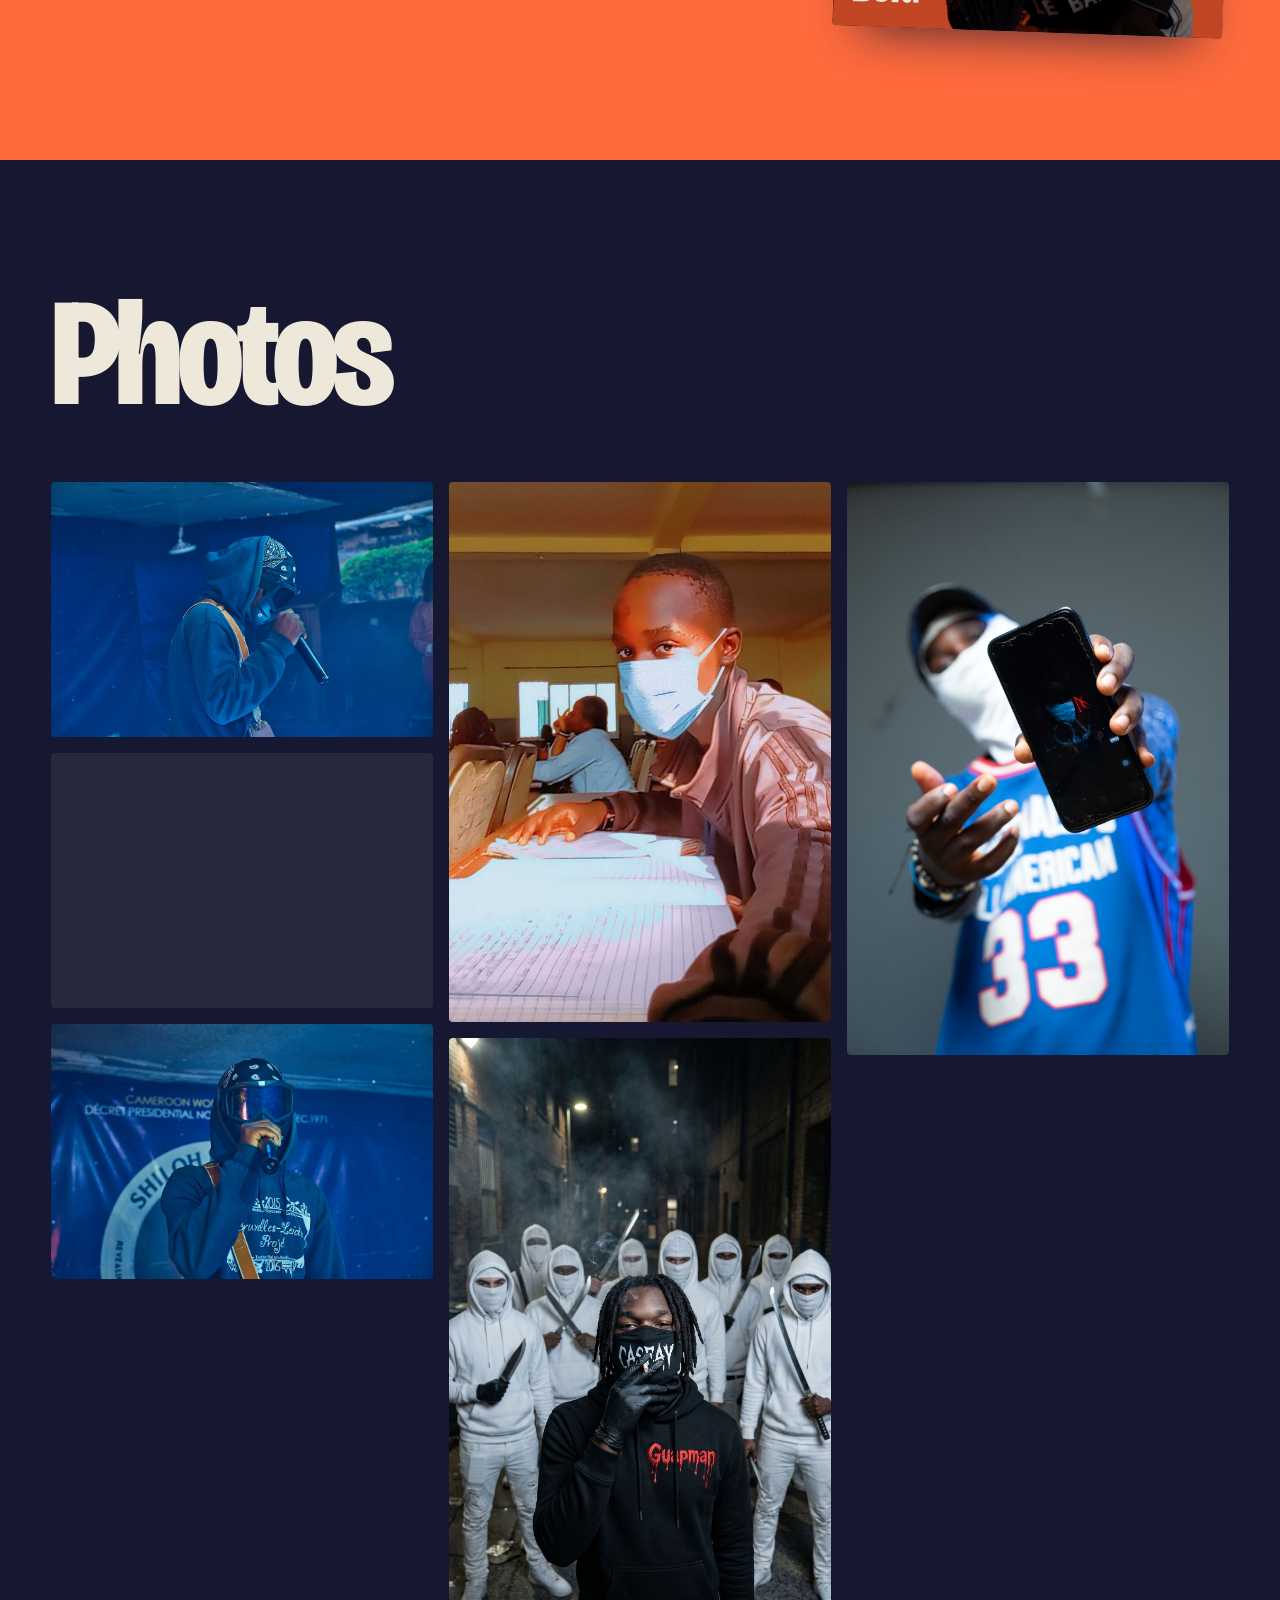
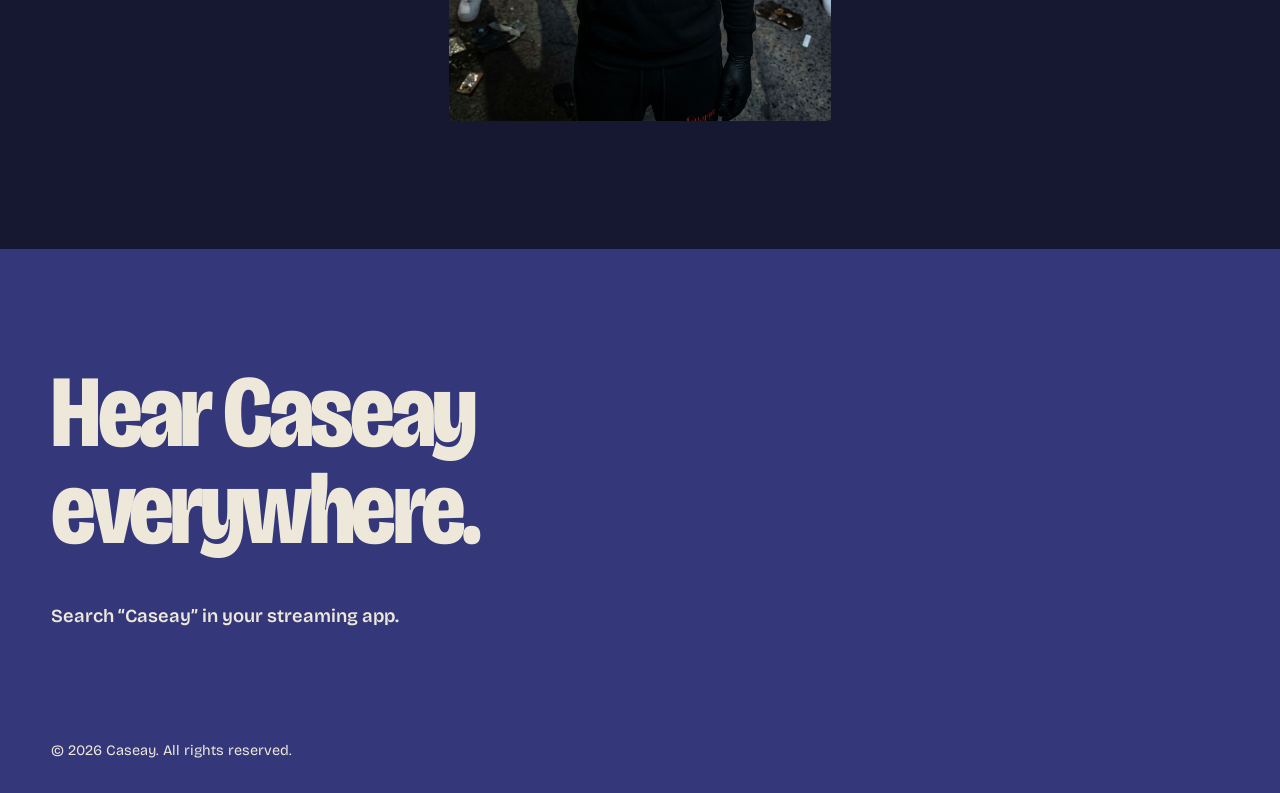
==== commit f88bec11: "Fix title formatting in index.html" ====
--- a/index.html
+++ b/index.html
@@ -4,7 +4,7 @@
   <meta charset="utf-8">
   <meta name="viewport" content="width=device-width, initial-scale=1">
   <meta name="google-site-verification" content="Vs96skzAFf3oeBZMFoVBauhu-iijAbK3roKnZ7PB6CU" />
-  <title>Caseay |Songs and Photos</title>
+  <title>Caseay | Songs and Photos</title>
   <meta name="description" content="Caseay. Six songs out now, including Chase Him, Guapman and #RAM.">
   <meta name="theme-color" content="#161731">
   <link rel="preconnect" href="https://fonts.googleapis.com">
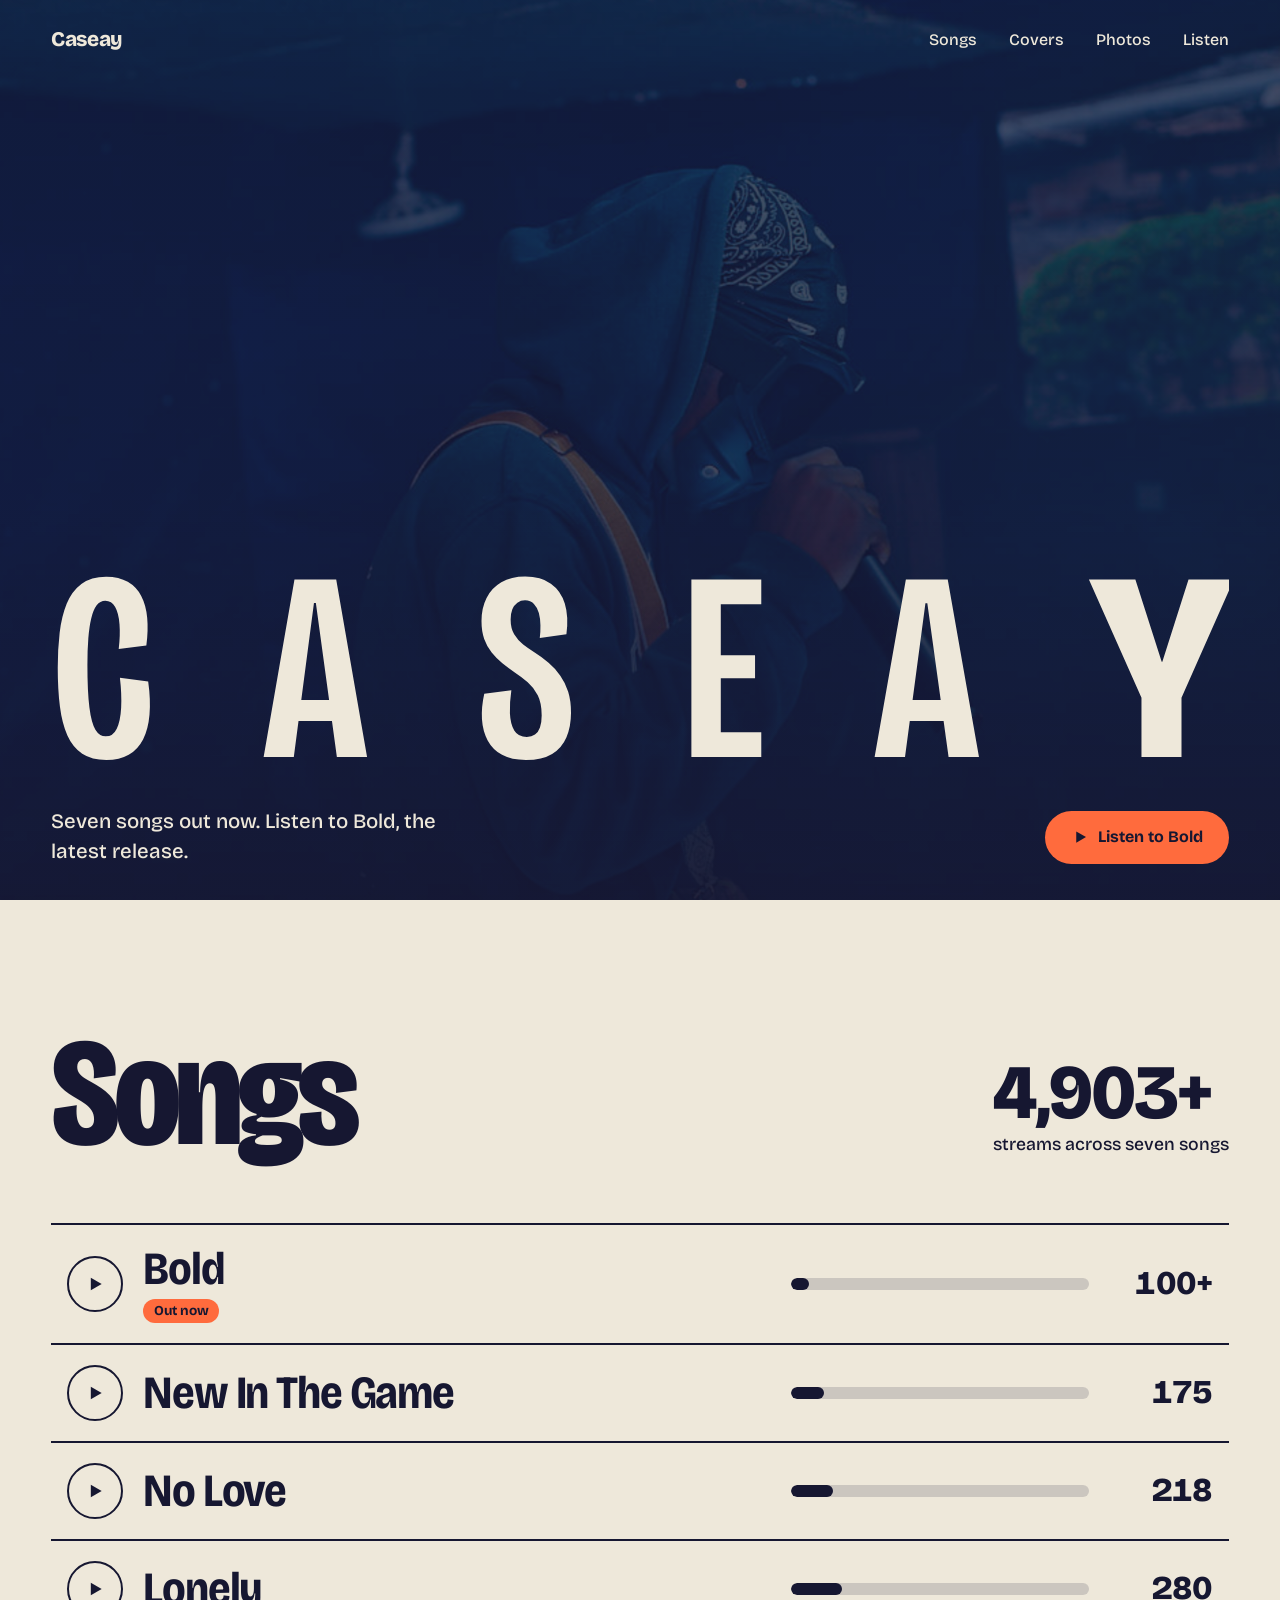
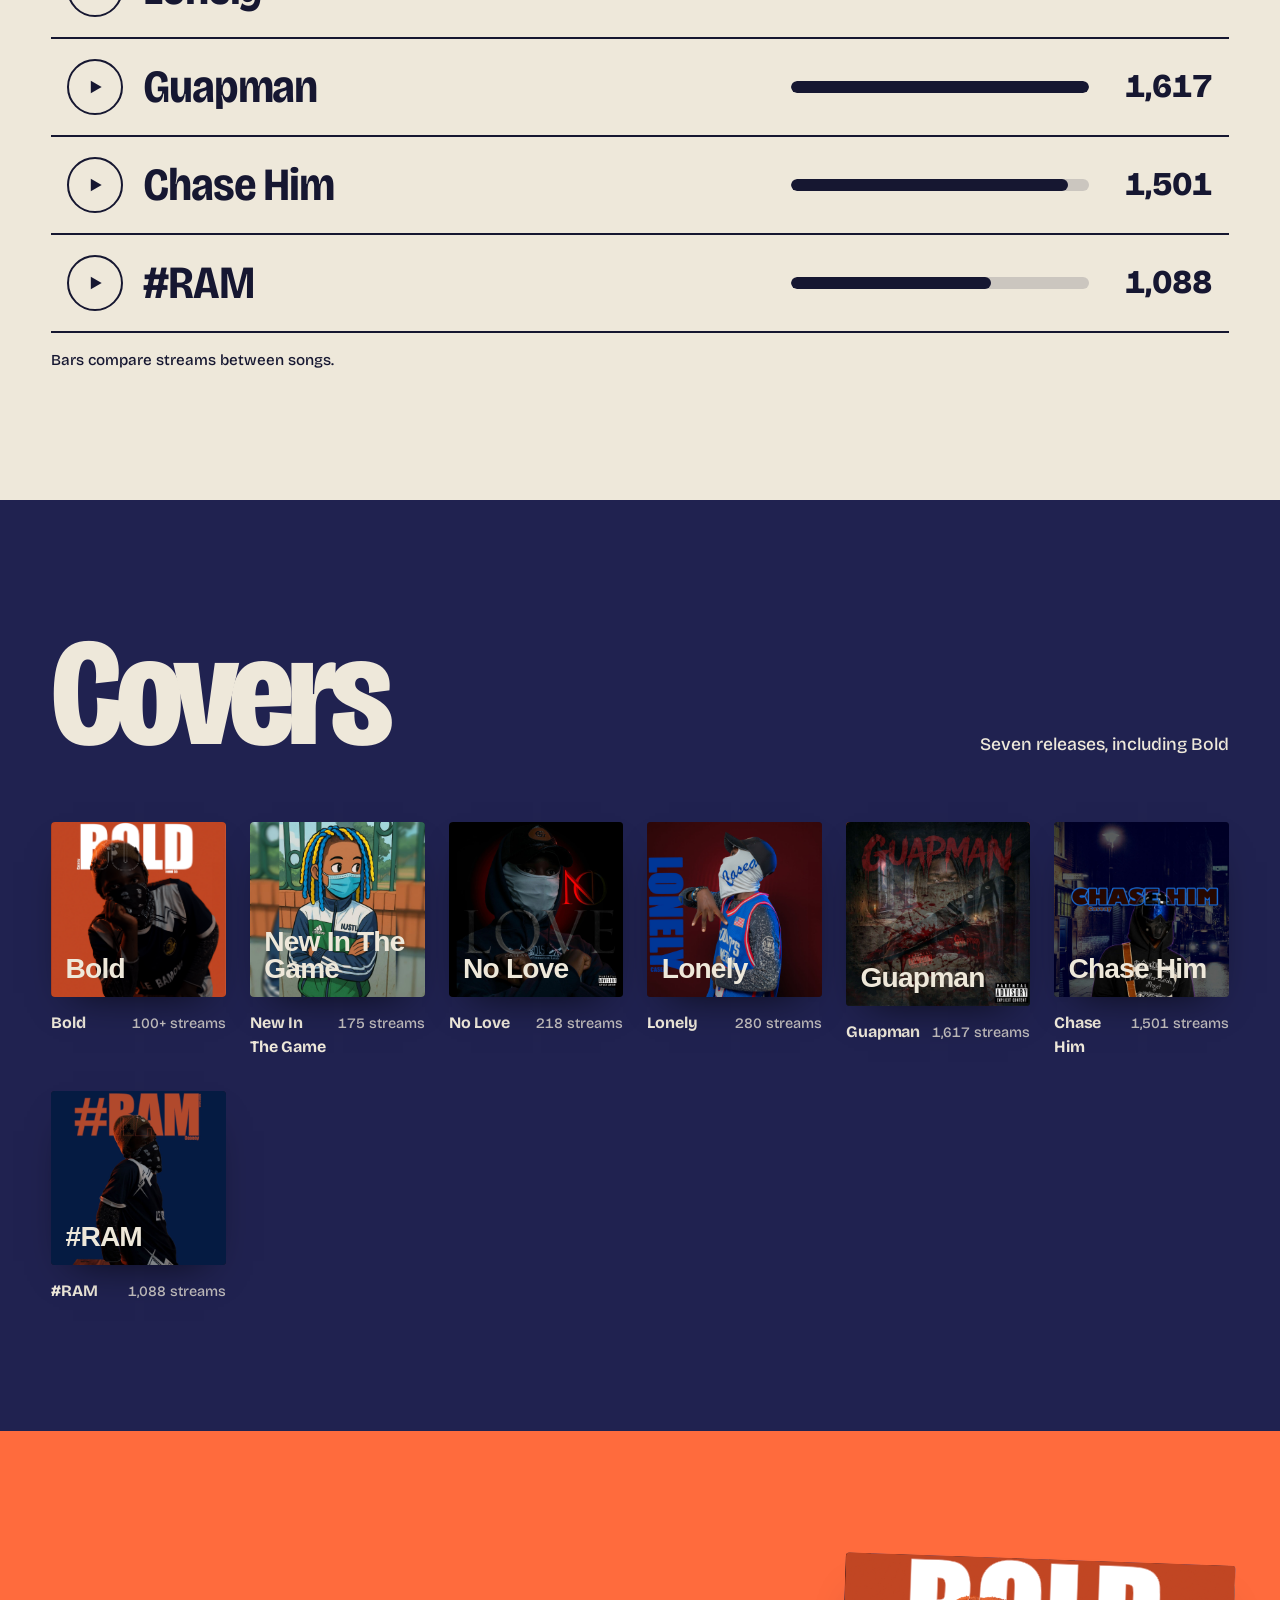
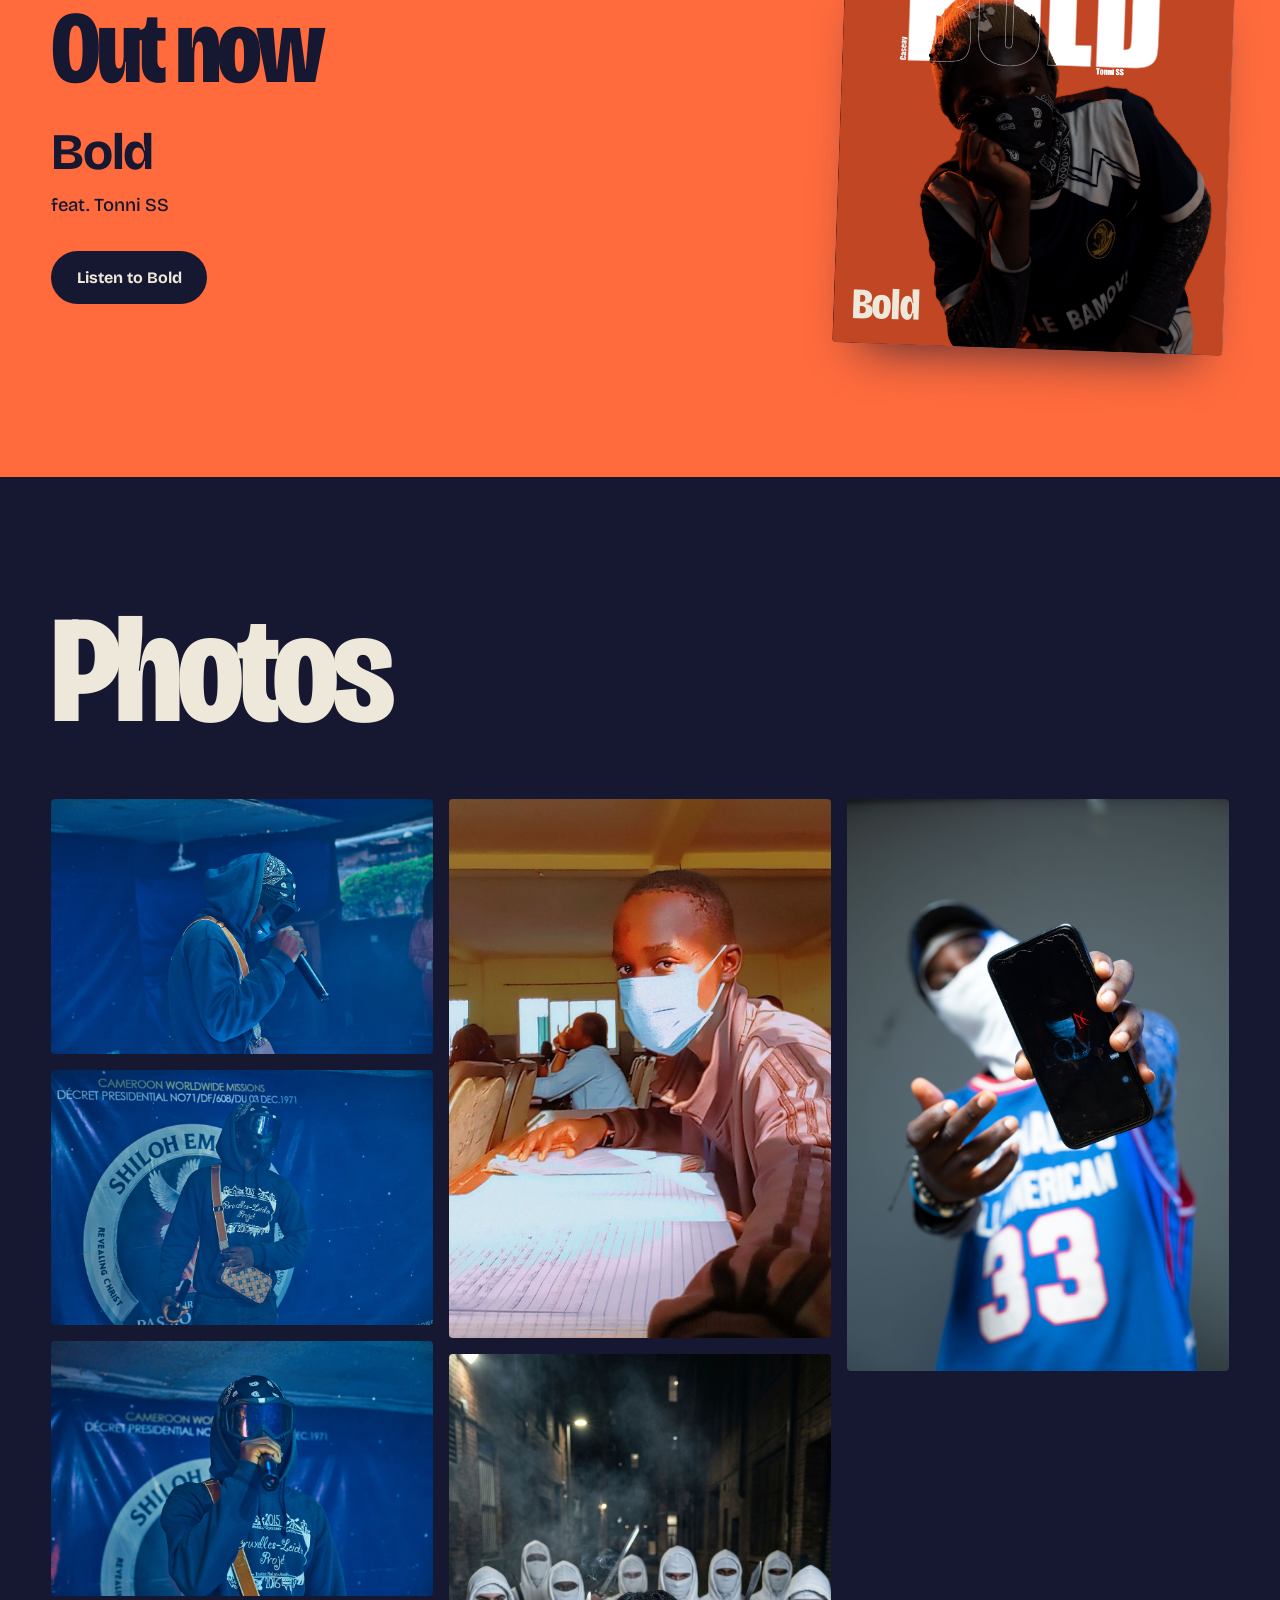
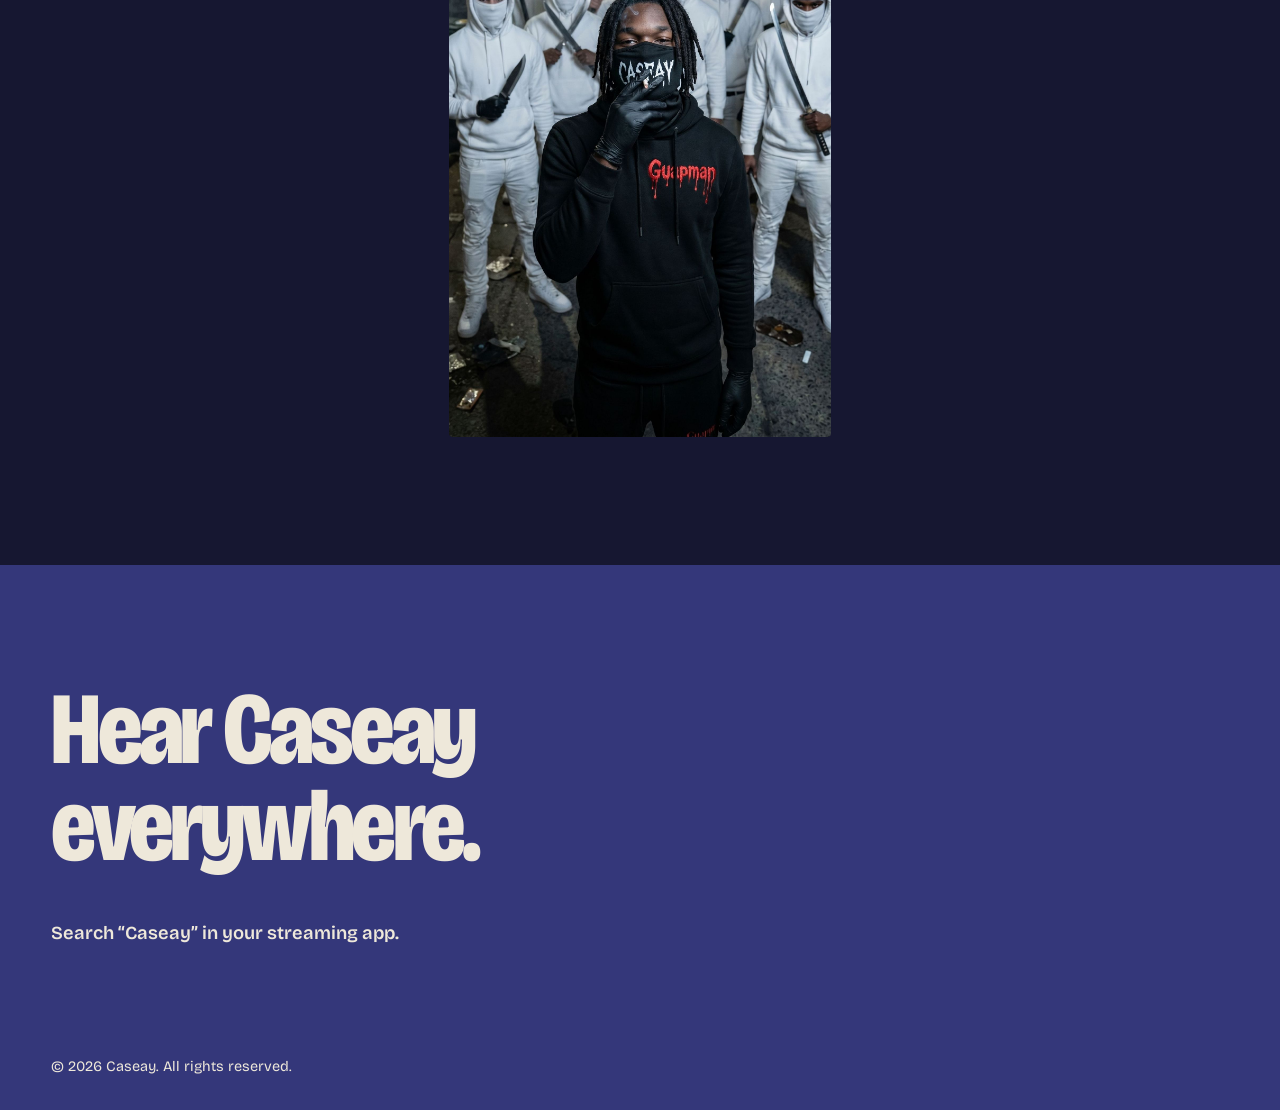
==== commit 4dbfb0a9: "latest" ====
--- a/index.html
+++ b/index.html
@@ -5,7 +5,7 @@
   <meta name="viewport" content="width=device-width, initial-scale=1">
   <meta name="google-site-verification" content="Vs96skzAFf3oeBZMFoVBauhu-iijAbK3roKnZ7PB6CU" />
   <title>Caseay | Songs and Photos</title>
-  <meta name="description" content="Caseay. Six songs out now, including Chase Him, Guapman and #RAM.">
+  <meta name="description" content="Caseay. Seven songs out now, including Bold, Chase Him, Guapman and #RAM.">
   <meta name="theme-color" content="#161731">
   <link rel="preconnect" href="https://fonts.googleapis.com">
   <link rel="preconnect" href="https://fonts.gstatic.com" crossorigin>
@@ -45,10 +45,10 @@
   </div>
 
   <div class="hero-foot">
-    <p>Six songs out now. Start with Chase Him, his most played.</p>
+    <p>Seven songs out now. Listen to Bold, the latest release.</p>
     <button class="btn" id="heroPlay" type="button">
       <svg class="ico" aria-hidden="true"><use href="#i-play"/></svg>
-      Play Chase Him
+      Listen to Bold
     </button>
   </div>
 </header>
@@ -57,15 +57,26 @@
   <section class="songs" id="songs" aria-labelledby="songsTitle">
     <div class="sec-head">
       <h2 id="songsTitle">Songs</h2>
-      <p class="total"><strong id="total">3,100+</strong> streams across six songs</p>
-    </div>
-
-    <!--
-      Add audio files named like the data-audio paths below (inside /audio) and the
-      play buttons will play them. Without a file, the row shows "Preview coming soon".
-    -->
+      <p class="total"><strong id="total">4,979+</strong> streams across seven songs</p>
+    </div>
+
+    <!-- Preview buttons play local files; Bold links to its streaming page. -->
     <ol class="tracks" id="tracks">
-      <li class="track" data-title="New In The Game" data-audio="audio/new-in-the-game.mp3" style="--w:7%;--n:0">
+      <li class="track" data-title="Bold" data-link="https://ffm.to/fdd529a8023e22c65d302cba5fbdf11c9863e02251eb3936" style="--w:6%;--n:0">
+        <button class="play" type="button" aria-label="Listen to Bold">
+          <svg class="i-play" aria-hidden="true"><use href="#i-play"/></svg>
+          <svg class="i-pause" aria-hidden="true"><use href="#i-pause"/></svg>
+        </button>
+        <div class="info">
+          <h3>Bold <span class="eq" aria-hidden="true"><i></i><i></i><i></i><i></i></span></h3>
+          <span class="tag">Out now</span>
+          <span class="note" role="status"></span>
+        </div>
+        <div class="bar" aria-hidden="true"><i></i></div>
+        <p class="count">100+<span class="sr-only"> streams</span></p>
+      </li>
+
+      <li class="track" data-title="New In The Game" data-audio="audio/new-in-the-game.mp3" style="--w:11%;--n:1">
         <button class="play" type="button" aria-label="Play New In The Game">
           <svg class="i-play" aria-hidden="true"><use href="#i-play"/></svg>
           <svg class="i-pause" aria-hidden="true"><use href="#i-pause"/></svg>
@@ -75,10 +86,10 @@
           <span class="note" role="status"></span>
         </div>
         <div class="bar" aria-hidden="true"><i></i></div>
-        <p class="count">100+<span class="sr-only"> streams</span></p>
-      </li>
-
-      <li class="track" data-title="No Love" data-audio="audio/no-love.mp3" style="--w:7%;--n:1">
+        <p class="count">175<span class="sr-only"> streams</span></p>
+      </li>
+
+      <li class="track" data-title="No Love" data-audio="audio/no-love.mp3" style="--w:14%;--n:2">
         <button class="play" type="button" aria-label="Play No Love">
           <svg class="i-play" aria-hidden="true"><use href="#i-play"/></svg>
           <svg class="i-pause" aria-hidden="true"><use href="#i-pause"/></svg>
@@ -88,10 +99,10 @@
           <span class="note" role="status"></span>
         </div>
         <div class="bar" aria-hidden="true"><i></i></div>
-        <p class="count">100+<span class="sr-only"> streams</span></p>
-      </li>
-
-      <li class="track" data-title="Lonely" data-audio="audio/lonely.mp3" style="--w:7%;--n:2">
+        <p class="count">218<span class="sr-only"> streams</span></p>
+      </li>
+
+      <li class="track" data-title="Lonely" data-audio="audio/lonely.mp3" style="--w:17%;--n:3">
         <button class="play" type="button" aria-label="Play Lonely">
           <svg class="i-play" aria-hidden="true"><use href="#i-play"/></svg>
           <svg class="i-pause" aria-hidden="true"><use href="#i-pause"/></svg>
@@ -101,10 +112,10 @@
           <span class="note" role="status"></span>
         </div>
         <div class="bar" aria-hidden="true"><i></i></div>
-        <p class="count">100+<span class="sr-only"> streams</span></p>
-      </li>
-
-      <li class="track" data-title="Guapman" data-audio="audio/guapman.mp3" style="--w:71%;--n:3">
+        <p class="count">280<span class="sr-only"> streams</span></p>
+      </li>
+
+      <li class="track" data-title="Guapman" data-audio="audio/guapman.mp3" style="--w:100%;--n:4">
         <button class="play" type="button" aria-label="Play Guapman">
           <svg class="i-play" aria-hidden="true"><use href="#i-play"/></svg>
           <svg class="i-pause" aria-hidden="true"><use href="#i-pause"/></svg>
@@ -114,24 +125,23 @@
           <span class="note" role="status"></span>
         </div>
         <div class="bar" aria-hidden="true"><i></i></div>
-        <p class="count">1K+<span class="sr-only"> streams</span></p>
-      </li>
-
-      <li class="track" data-title="Chase Him" data-audio="audio/chase-him.mp3" style="--w:100%;--n:4">
+        <p class="count">1,617<span class="sr-only"> streams</span></p>
+      </li>
+
+      <li class="track" data-title="Chase Him" data-audio="audio/chase-him.mp3" style="--w:93%;--n:5">
         <button class="play" type="button" aria-label="Play Chase Him">
           <svg class="i-play" aria-hidden="true"><use href="#i-play"/></svg>
           <svg class="i-pause" aria-hidden="true"><use href="#i-pause"/></svg>
         </button>
         <div class="info">
           <h3>Chase Him <span class="eq" aria-hidden="true"><i></i><i></i><i></i><i></i></span></h3>
-          <span class="tag">Most streamed</span>
-          <span class="note" role="status"></span>
-        </div>
-        <div class="bar" aria-hidden="true"><i></i></div>
-        <p class="count">1.4K+<span class="sr-only"> streams</span></p>
-      </li>
-
-      <li class="track" data-title="#RAM" data-audio="audio/ram.mp3" style="--w:29%;--n:5">
+          <span class="note" role="status"></span>
+        </div>
+        <div class="bar" aria-hidden="true"><i></i></div>
+        <p class="count">1,501<span class="sr-only"> streams</span></p>
+      </li>
+
+      <li class="track" data-title="#RAM" data-audio="audio/ram.mp3" style="--w:67%;--n:6">
         <button class="play" type="button" aria-label="Play #RAM">
           <svg class="i-play" aria-hidden="true"><use href="#i-play"/></svg>
           <svg class="i-pause" aria-hidden="true"><use href="#i-pause"/></svg>
@@ -141,7 +151,7 @@
           <span class="note" role="status"></span>
         </div>
         <div class="bar" aria-hidden="true"><i></i></div>
-        <p class="count">400+<span class="sr-only"> streams</span></p>
+        <p class="count">1,088<span class="sr-only"> streams</span></p>
       </li>
     </ol>
     <p class="caption">Bars compare streams between songs.</p>
@@ -150,11 +160,21 @@
   <section class="covers" id="covers" aria-labelledby="coversTitle">
     <div class="sec-head">
       <h2 id="coversTitle">Covers</h2>
-      <p class="total">One cover for each release</p>
+      <p class="total">Seven releases, including Bold</p>
     </div>
     <!-- Cover images: put them in images/covers/ named after the song, e.g. chase-him.jpg -->
     <ul class="cover-grid">
       <li>
+        <button class="cover" type="button" data-title="Bold" data-slug="bold" data-v="6" data-state="idle" aria-label="Listen to Bold">
+          <span class="art" aria-hidden="true"><span class="art-title">Bold</span></span>
+          <span class="cover-play" aria-hidden="true">
+            <svg class="i-play"><use href="#i-play"/></svg>
+            <svg class="i-pause"><use href="#i-pause"/></svg>
+          </span>
+        </button>
+        <p class="cap"><strong>Bold</strong><span>100+ streams</span></p>
+      </li>
+      <li>
         <button class="cover" type="button" data-title="New In The Game" data-slug="new-in-the-game" data-v="0" data-state="idle" aria-label="Play New In The Game">
           <span class="art" aria-hidden="true"><span class="art-title">New In The Game</span></span>
           <span class="cover-play" aria-hidden="true">
@@ -162,7 +182,7 @@
             <svg class="i-pause"><use href="#i-pause"/></svg>
           </span>
         </button>
-        <p class="cap"><strong>New In The Game</strong><span>100+ streams</span></p>
+        <p class="cap"><strong>New In The Game</strong><span>175 streams</span></p>
       </li>
       <li>
         <button class="cover" type="button" data-title="No Love" data-slug="no-love" data-v="1" data-state="idle" aria-label="Play No Love">
@@ -172,7 +192,7 @@
             <svg class="i-pause"><use href="#i-pause"/></svg>
           </span>
         </button>
-        <p class="cap"><strong>No Love</strong><span>100+ streams</span></p>
+        <p class="cap"><strong>No Love</strong><span>218 streams</span></p>
       </li>
       <li>
         <button class="cover" type="button" data-title="Lonely" data-slug="lonely" data-v="2" data-state="idle" aria-label="Play Lonely">
@@ -182,7 +202,7 @@
             <svg class="i-pause"><use href="#i-pause"/></svg>
           </span>
         </button>
-        <p class="cap"><strong>Lonely</strong><span>100+ streams</span></p>
+        <p class="cap"><strong>Lonely</strong><span>280 streams</span></p>
       </li>
       <li>
         <button class="cover" type="button" data-title="Guapman" data-slug="guapman" data-v="3" data-state="idle" aria-label="Play Guapman">
@@ -192,7 +212,7 @@
             <svg class="i-pause"><use href="#i-pause"/></svg>
           </span>
         </button>
-        <p class="cap"><strong>Guapman</strong><span>1K+ streams</span></p>
+        <p class="cap"><strong>Guapman</strong><span>1,617 streams</span></p>
       </li>
       <li>
         <button class="cover" type="button" data-title="Chase Him" data-slug="chase-him" data-v="4" data-state="idle" aria-label="Play Chase Him">
@@ -202,7 +222,7 @@
             <svg class="i-pause"><use href="#i-pause"/></svg>
           </span>
         </button>
-        <p class="cap"><strong>Chase Him</strong><span>1.4K+ streams</span></p>
+        <p class="cap"><strong>Chase Him</strong><span>1,501 streams</span></p>
       </li>
       <li>
         <button class="cover" type="button" data-title="#RAM" data-slug="ram" data-v="5" data-state="idle" aria-label="Play #RAM">
@@ -212,7 +232,7 @@
             <svg class="i-pause"><use href="#i-pause"/></svg>
           </span>
         </button>
-        <p class="cap"><strong>#RAM</strong><span>400+ streams</span></p>
+        <p class="cap"><strong>#RAM</strong><span>1,088 streams</span></p>
       </li>
     </ul>
   </section>
@@ -220,8 +240,8 @@
   <section class="next" id="next" aria-labelledby="nextTitle">
     <div class="next-inner">
       <div class="next-copy">
-        <h2 id="nextTitle">Next release</h2>
-        <p class="next-name" id="nextName">New music is on the way.</p>
+        <h2 id="nextTitle">Out now</h2>
+        <p class="next-name" id="nextName">Bold</p>
         <p class="next-date" id="nextDate"></p>
         <div class="countdown" id="countdown" role="timer" aria-live="off" hidden>
           <div><b id="cdD">00</b><span>days</span></div>
